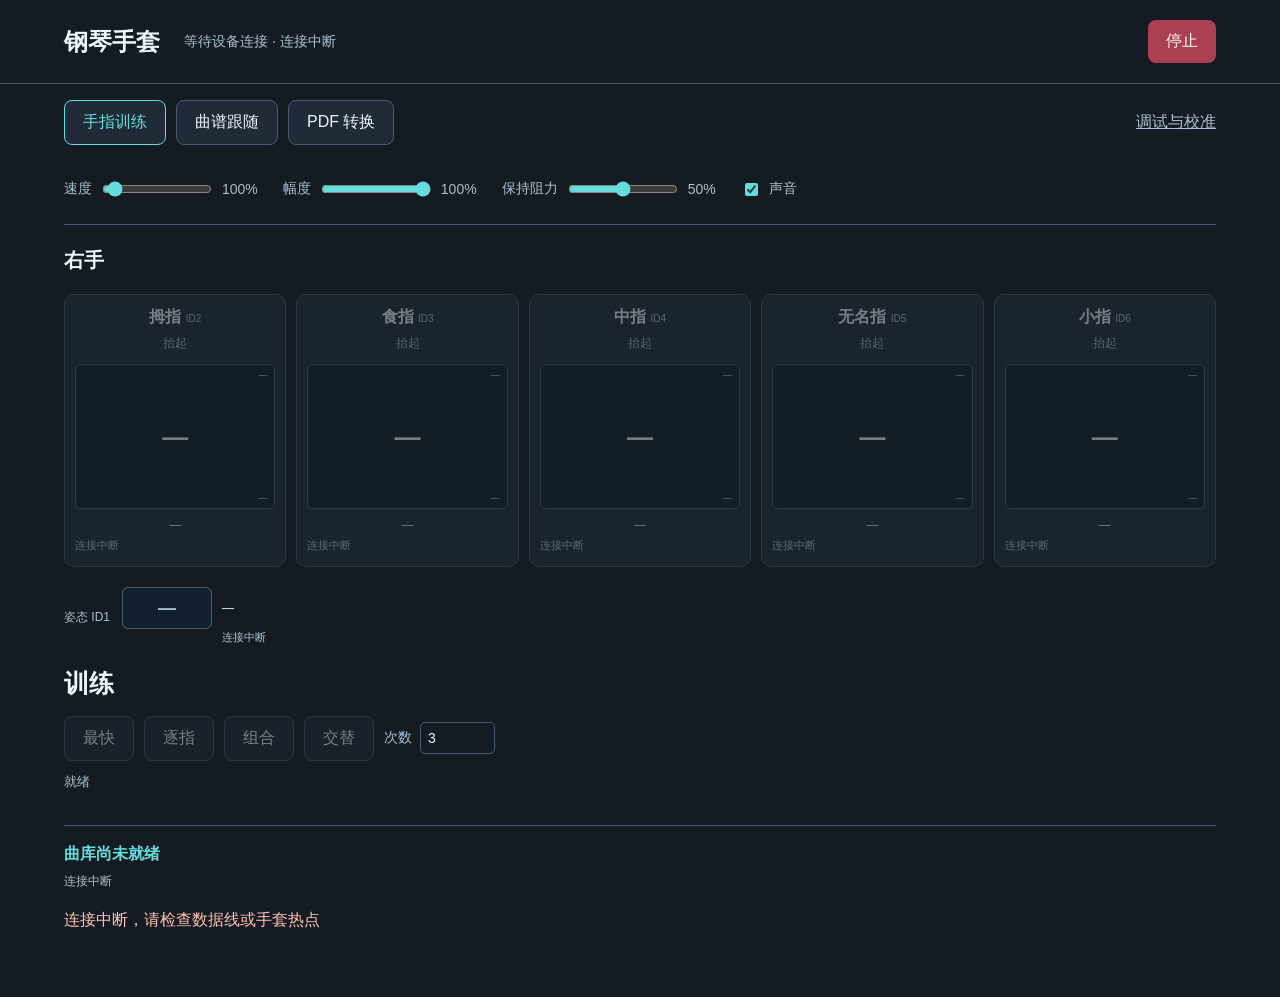
==== host/software.html @ 43be59ad "Update training software, resumable enrollment and illustrated guides" ====
<!doctype html>
<html lang="zh-CN"><head><meta charset="utf-8"><meta name="viewport" content="width=device-width,initial-scale=1"><title>钢琴手套 · 软件训练</title><link rel="stylesheet" href="software.css?v=beginner-guide-20261015b"><link rel="stylesheet" href="software-review.css?v=beginner-guide-20261015b"></head>
<body><header><h1>钢琴手套</h1><span id="connection">正在读取设备</span><button id="stop" class="stop">停止</button></header>
<nav aria-label="功能"><button data-tab="train" class="selected">手指训练</button><button data-tab="library">曲谱跟随</button><button data-tab="convert" id="convert-tab">PDF 转换</button><a href="web_piano_glove.html?simple=1">调试与校准</a></nav>
<main><div class="settings"><label>速度 <input id="tempo" type="range" min="50" max="1000" value="100" step="5"><output id="tempo-label">100%</output></label><label>幅度 <input id="amplitude" type="range" min="20" max="100" step="20" value="100"><output id="amplitude-label">100%</output></label><label>保持阻力 <input id="hold" type="range" min="0" max="100" value="50" step="10"><output id="hold-label">50%</output></label><label class="sound"><input id="sound" type="checkbox" checked>声音</label><span id="audio-status" class="audio-status" role="status"></span></div>
<section id="player" hidden aria-label="曲谱演奏"><div class="player-heading"><button id="player-back">返回曲库</button><h2 id="player-title">曲谱演奏</h2><button id="player-replay">重新开始</button></div><div class="play-progress"><span id="player-time">0:00 / 0:00</span><progress id="player-progress" max="1" value="0" aria-label="演奏进度"></progress><strong id="player-note">准备中</strong></div><div class="player-body"><div class="score-stage"><div class="score-toolbar"><strong id="player-source-label">音符进度</strong><span id="player-source-page"></span><button id="player-source-prev" hidden aria-label="原谱上一页">上一页</button><button id="player-source-next" hidden aria-label="原谱下一页">下一页</button></div><div id="player-source" hidden><div id="player-source-paper"><img id="player-source-image" alt="当前曲目原PDF页面"><div id="player-source-cursor" hidden></div></div></div><div id="player-timeline" role="img" aria-label="当前音符与右手指法进度"></div><p id="player-source-hint">未关联原谱，显示曲谱中的音符与指法</p></div><div id="player-feedback"></div></div></section>
<div id="feedback-home">
<section id="feedback-panel"><div class="heading"><h2>右手</h2><span id="player-finger-cue" hidden></span></div><svg id="player-hand" hidden viewBox="0 0 360 230" aria-label="右手当前按键" role="img"><path class="hand-palm" d="M107 114Q85 153 107 193Q130 224 212 219Q271 215 279 178L287 111Z"/><path id="hand-finger-0" class="hand-digit" d="M113 174L61 129Q45 111 32 125Q23 138 38 152L83 195Q110 220 125 190Z"/><path id="hand-finger-1" class="hand-digit" d="M108 135V48Q108 31 124 31Q140 31 140 48V129Z"/><path id="hand-finger-2" class="hand-digit" d="M154 128V24Q154 7 171 7Q188 7 188 24V128Z"/><path id="hand-finger-3" class="hand-digit" d="M203 129V38Q203 21 220 21Q237 21 237 38V131Z"/><path id="hand-finger-4" class="hand-digit" d="M252 137V78Q252 62 268 62Q284 62 284 78V149Z"/><text x="48" y="140">1</text><text x="124" y="77">2</text><text x="171" y="65">3</text><text x="220" y="77">4</text><text x="268" y="110">5</text></svg><div class="fingers" id="fingers"></div><aside class="pose-feedback"><span title="拇指姿态">姿态 ID1</span><div id="thumb-pose"></div></aside></section>
</div>
<section id="train"><h2>训练</h2><div class="actions"><button id="fastest-training" aria-pressed="false">最快</button><button data-pattern="single">逐指</button><button data-pattern="combination">组合</button><button data-pattern="alternating">交替</button><label>次数 <input id="repeats" type="number" min="1" max="20" value="3"></label></div><p id="training-status" class="local-status" role="status" aria-live="polite">就绪</p></section>
<section id="library" hidden><div class="heading"><h2>曲库</h2><button id="max-score-tempo">曲谱1000%</button><button id="refresh">刷新</button></div><p id="capacity">正在读取存储</p><div id="songs"></div><div class="upload"><label>曲目位置 <input id="slot" type="number" min="1" max="100" value="1"></label><input id="pgl" type="file" accept=".pgl,.pglpack"><button id="upload">上传曲谱</button></div><small class="pack-hint">带原谱的 .pglpack 可直接导入手机；原谱保存在此浏览器</small></section>
<section id="convert" hidden>
<div class="review-title"><h2>原谱校对</h2><button id="review-help">看图学读谱</button></div>
<aside id="score-guide" class="score-guide" hidden aria-label="读谱入门"><div class="guide-heading"><strong>读谱小课</strong><button id="guide-close" aria-label="关闭读谱教程">关闭</button></div><div class="guide-body"><div class="guide-stage"><div id="guide-picture" class="guide-picture"></div><div id="guide-scenes" class="guide-scenes" aria-label="本课小步骤"></div><div class="guide-demo-controls"><button id="guide-play">播放演示</button><label><input id="guide-sound" type="checkbox" checked>声音</label><span>只演示，不驱动电机</span></div><div id="guide-progress" aria-hidden="true"></div><p id="guide-demo-status" role="status" aria-live="polite"></p></div><div class="guide-copy"><h3 id="guide-title"></h3><p id="guide-body"></p><small id="guide-tip"></small><details id="guide-details"><summary>术语和特殊情况（需要时再看）</summary><p id="guide-reference-text"></p><div id="guide-reference"></div></details></div></div><div class="guide-navigation"><button id="guide-prev">上一步</button><span id="guide-count"></span><div id="guide-dots" class="guide-step-dots"></div><button id="guide-next">下一步</button></div></aside>
<div class="review-toolbar"><label class="review-file-label review-choose">选择 PDF<input id="pdf" type="file" accept=".pdf"></label><span id="review-step">选谱 → 校对 → 导出</span></div>
<div class="review-file-info"><span id="review-filename"></span><p id="report">选好后自动识别。</p></div>
<div id="review-summary" class="review-summary" hidden><strong id="review-count">0 / 0 已核对</strong><progress id="review-progress" max="1" value="0" aria-label="右手音符复核进度"></progress><span id="review-pending-count">0 待核对</span><select id="review-filter" aria-label="音符筛选"><option value="pending">待核对</option><option value="right">右手音符</option><option value="all">全部音符</option></select></div>
<div id="review-workspace" class="review-grid" hidden><div class="review-source"><div class="review-row-toolbar"><div class="review-row-nav"><button id="review-row-prev">上一行</button><strong id="review-row-label">整行对照</strong><button id="review-row-next">下一行</button></div><label><input id="review-row-problems" type="checkbox">只看疑点</label><button id="review-row-mode">完整 PDF</button></div><div id="review-row-panel"><div id="review-row-canvas"><div id="review-row-image"></div><div id="review-row-hits"></div></div><div id="review-row-annotations"></div><div class="review-row-foot"><span id="review-row-status"></span><button id="review-row-confirm">确认本行</button></div><div class="review-row-key"><span>对照原谱数字 · 原速按住时间</span><span class="review-row-legend"><i class="uncertain"></i>待检查 <i class="done"></i>已确认</span></div></div><div id="review-page-tools" class="review-paper-tools"><button id="original-prev" aria-label="原谱上一页">上一页</button><span id="original-page-label">原谱</span><button id="original-next" aria-label="原谱下一页">下一页</button><label>缩放 <input id="original-zoom" type="range" min="75" max="200" value="100" step="25"></label></div><div id="original"><div id="review-paper"><img id="original-image" alt="原 PDF 真实页面" hidden><div id="review-overlay"></div></div><p id="original-empty">识别后显示原谱</p></div><p id="review-paper-caption" class="review-paper-caption">点击音符定位 · 青框为当前音</p><details class="review-timeline-details"><summary>查看节奏</summary><div class="review-timeline"><header><span id="review-timeline-label">本行音符</span><span>四分音符 = 1 拍</span></header><div id="review-timeline-track" class="review-timeline-track"></div></div></details></div>
<aside id="review-inspector" class="review-inspector" aria-label="当前音符校对"><button id="review-editor-close" class="review-editor-close">收起单音编辑</button><div id="review-inspector-empty" class="review-inspector-empty">对照左侧原谱，确认右侧结果。</div><div id="review-inspector-content" hidden><div class="review-navigation"><button id="review-prev">上一音</button><strong id="review-index">1 / 1</strong><button id="review-next">下一音</button></div><p id="review-location"></p><div id="review-crop" class="review-crop"></div><div class="review-fields"><label class="review-field"><span>先看指法</span><select id="review-finger" aria-describedby="review-finger-help"><option value="">待补</option><option value="1">1 · 拇指</option><option value="2">2 · 食指</option><option value="3">3 · 中指</option><option value="4">4 · 无名指</option><option value="5">5 · 小指</option></select><small id="review-finger-help"></small></label><label class="review-field"><span>第几拍开始</span><input id="review-beat" type="number" min="0" step="any" placeholder="待核对"><small>从 0 开始</small></label><label class="review-field"><span>持续几拍</span><input id="review-duration_beats" type="number" min="0.001" step="any" placeholder="如 0.5"><small id="review-duration-help"></small></label></div><details id="review-note-more" class="review-note-more"><summary>音高与其他设置</summary><div class="review-pitch-settings"><label class="review-field"><span>音高（高级）</span><input id="review-pitch" autocomplete="off" placeholder="如 C4" aria-describedby="review-pitch-help"><small id="review-pitch-help"></small></label></div><div class="review-fingers" aria-label="指法快捷选择"><button id="review-finger-1" aria-label="指法 1 拇指">1<small>拇指</small></button><button id="review-finger-2" aria-label="指法 2 食指">2<small>食指</small></button><button id="review-finger-3" aria-label="指法 3 中指">3<small>中指</small></button><button id="review-finger-4" aria-label="指法 4 无名指">4<small>无名指</small></button><button id="review-finger-5" aria-label="指法 5 小指">5<small>小指</small></button></div><div class="review-secondary"><label>声部 <select id="review-hand"><option value="right">右手</option><option value="left">左手</option><option value="">待核对</option></select></label><label><input id="review-excluded" type="checkbox">排除这个音</label></div></details><p id="review-note-warning" role="status"></p><button id="review-confirm" class="review-confirm">确认这一音</button></div></aside></div>

<div class="review-bottom"><details id="review-more"><summary>更多</summary><div class="review-options"><label>曲谱速度 <input id="bpm" type="number" min="10" max="240" value="120" aria-label="四分音符每分钟拍数"> BPM</label><button id="recognize">重新识别</button><button id="save-review">保存进度</button><label class="review-file-label">继续校对<input id="review-file" type="file" accept=".json"></label><button id="add-note">补录漏音</button></div><details id="review-full-list"><summary>全部音符 · 表格编辑</summary><div id="review-notes"></div><div class="review-navigation"><button id="review-table-prev">前 100 个</button><span id="review-table-page"></span><button id="review-table-next">后 100 个</button></div></details><details><summary id="review-export-summary">导出范围与反复 · 全部</summary><div class="review-range"><label>起始拍 <input id="start-beat" type="number" min="0" step="0.25" value="0"></label><label>结束拍 <input id="end-beat" type="number" min="0" step="0.25" placeholder="全部"></label><label>起始页 <input id="start-page" type="number" min="1" placeholder="全部"></label><label>结束页 <input id="end-page" type="number" min="1" placeholder="全部"></label></div><div id="notation-options" class="notation-options" hidden><div id="repeat-options" hidden><label><input id="repeat-unfold" type="checkbox">展开反复</label><span id="repeat-summary"></span><label><input id="repeats-reviewed" type="checkbox">已核对反复与房号</label></div><div id="tie-options" hidden><label><input id="tie-apply" type="checkbox">合并延音线</label><span id="tie-summary"></span><label><input id="ties-reviewed" type="checkbox">已核对同音延音线</label></div></div></details></details><div id="review-export" class="review-export" hidden><span id="review-export-scope">全部右手</span><label><input id="range-reviewed" type="checkbox">已对照原谱，无漏音</label><button id="export">导出曲谱</button></div></div>
</section>
<footer><strong id="activity">待机</strong><small id="sync">等待设备时钟</small><p id="message" role="status" aria-live="polite"></p></footer></main><script src="software-pack.js?v=beginner-guide-20261015b"></script><script src="software-audio.js?v=beginner-guide-20261015b"></script><script src="software-review.js?v=beginner-guide-20261015b"></script><script src="software.js?v=beginner-guide-20261015b"></script></body></html>
---- host/software.css ----
:root{color-scheme:dark;--bg:#151b22;--panel:#202b37;--line:#445b70;--ink:#edf6fd;--muted:#a9c1d3;--accent:#65dddc}*{box-sizing:border-box}body{margin:0;background:var(--bg);color:var(--ink);font-family:'Microsoft YaHei','PingFang SC',sans-serif}header{display:flex;align-items:center;gap:24px;padding:20px 5vw;border-bottom:1px solid var(--line)}h1{font-size:24px;margin:0}#connection{flex:1;color:var(--muted);font-size:14px}button,input,select{font:inherit}button{cursor:pointer;background:var(--panel);color:var(--ink);border:1px solid var(--line);border-radius:8px;padding:11px 18px}button:hover,button.selected{border-color:var(--accent);color:var(--accent)}button:disabled{opacity:.45;cursor:wait}button.stop{background:#ac3f51;color:white;border:0}button:focus-visible,input:focus-visible{outline:2px solid var(--accent);outline-offset:3px}nav{display:flex;align-items:center;gap:10px;padding:16px 5vw}nav a{margin-left:auto;color:var(--muted)}main{max-width:1280px;margin:auto;padding:0 5vw 30px}.settings{display:flex;flex-wrap:wrap;gap:16px 25px;padding:18px 0 25px;border-bottom:1px solid var(--line)}label{display:flex;gap:8px;align-items:center;font-size:14px;color:var(--muted)}input[type=range]{width:110px;accent-color:var(--accent)}input[type=number]{width:75px;background:var(--bg);color:var(--ink);border:1px solid var(--line);border-radius:5px;padding:7px}input[type=checkbox]{accent-color:var(--accent)}section{padding:22px 0}h2{margin:0 0 16px;font-size:25px}p{color:var(--muted);line-height:1.7}.fingers{display:grid;grid-template-columns:repeat(5,1fr);gap:12px;margin:28px 0}.fingers button{height:210px;border-radius:12px 12px 30px 30px;text-align:center;display:flex;flex-direction:column;align-items:center;justify-content:center;gap:15px;background:#253443}.fingers button.down{background:var(--accent);color:#112c38}.actions,.upload,.heading{display:flex;flex-wrap:wrap;align-items:center;gap:10px}.heading h2{margin-right:auto;margin-bottom:0}.song{padding:16px 0;border-bottom:1px solid var(--line);display:flex;gap:15px;align-items:center}.song .song-title{flex:1}.song small{display:block;color:var(--muted);margin-top:7px}.upload{margin-top:24px}.review-grid{display:grid;grid-template-columns:1fr 1.2fr;gap:20px}iframe{width:100%;height:600px;border:1px solid var(--line);border-radius:8px;background:white}#review-notes{max-height:510px;overflow:auto;margin:15px 0}.note{display:grid;grid-template-columns:55px 90px 60px 70px 70px 75px 25px 25px;gap:6px;padding:8px 0;border-bottom:1px solid var(--line);align-items:center;font-size:12px}.note input,.note select{min-width:0;width:100%;padding:6px;background:var(--panel);border:1px solid var(--line);color:var(--ink)}.note.problem{border-left:3px solid #e8ad5d;padding-left:5px}.note input[type=checkbox]{width:auto}.review-head{position:sticky;top:0;background:var(--bg);color:var(--muted)}footer{border-top:1px solid var(--line);padding:18px 0}#message{white-space:pre-wrap}#activity{color:var(--accent)}[hidden]{display:none!important}@media(max-width:720px){header{gap:12px;padding:15px}h1{font-size:19px}nav{padding:12px;flex-wrap:wrap}nav a{font-size:13px}main{padding:0 15px 25px}.settings{gap:15px}.fingers{gap:5px}.fingers button{height:150px;padding:8px 2px;gap:12px}.review-grid{grid-template-columns:1fr}iframe{height:300px}.note{grid-template-columns:40px 65px 48px 56px 55px 65px 20px 20px;gap:3px}.song{flex-wrap:wrap}.song-title{min-width:60%}.actions button{padding:10px}input[type=range]{width:90px}}

#original{width:100%;height:560px;overflow:auto;border:1px solid var(--line);background:#fff;border-radius:8px;margin-top:12px;}#original-image{display:block;width:100%;max-width:none;}#original-empty{padding:25px;color:#405563}@media(max-width:720px){#original{height:400px}}
#sync{display:block;color:var(--muted);font-size:12px;margin-top:8px}
.fingers{gap:10px;margin:20px 0}.fingers .finger-card{height:auto;min-height:235px;padding:12px 10px;gap:7px;justify-content:flex-start;border-radius:10px;background:#22313e}.fingers .finger-card.down{background:#284a55;color:var(--ink);border-color:var(--accent)}.finger-name{font-size:16px;font-weight:600;white-space:nowrap}.finger-name small{font-size:10px;color:var(--muted);font-weight:400}.finger-action{font-size:12px;color:var(--muted)}.position-meter{width:100%;text-align:left}.meter-scale{height:145px;position:relative;overflow:hidden;background:#12212d;border:1px solid #496174;border-radius:6px;margin:5px 0 8px}.meter-water{position:absolute;left:0;right:0;bottom:0;background:#248ea7;opacity:.55}.meter-allowed{position:absolute;left:3px;right:3px;border-top:1px dashed #e2bb76;border-bottom:1px dashed #e2bb76;background:#e2bb7610}.meter-cal{position:absolute;left:0;right:0;border-top:2px solid #9edfdf;border-bottom:2px solid #9edfdf;background:#79e4dc20}.meter-line{position:absolute;left:0;right:0;height:2px;background:#f8ffff;box-shadow:0 0 6px #fff}.meter-value{position:absolute;top:50%;left:50%;transform:translate(-50%,-50%);font-size:26px;font-weight:650;line-height:1;background:#12212da8;padding:4px 6px;border-radius:4px;font-variant-numeric:tabular-nums}.encoder-top,.encoder-bottom{position:absolute;right:4px;font-size:9px;color:#c4d8e2;background:#12212da8;padding:2px 3px}.encoder-top{top:3px}.encoder-bottom{bottom:3px}.meter-limits{display:flex;justify-content:space-between;gap:4px;font-size:11px;color:#e5f8ff;font-variant-numeric:tabular-nums}.meter-margin{display:block;font-size:10px;color:#e2bb76;margin-top:6px;line-height:1.5}.meter-status{display:block;font-size:11px;color:var(--muted);line-height:1.6;margin-top:3px}.position-meter.outside .meter-scale{border:2px solid #ff807c}.position-meter.outside .meter-water{background:#ec6c68}.position-meter.outside .meter-value,.position-meter.outside .meter-status{color:#ffb3a9}.position-meter.outside .meter-limits{color:#ffb3a9;font-weight:600}.pose-feedback{margin-top:12px;color:var(--muted);font-size:12px}.pose-feedback summary{cursor:pointer}.pose-feedback #thumb-pose{max-width:200px;margin-top:10px}.pose-feedback .meter-scale{height:100px}.local-status{font-size:13px;margin:10px 0}.song{flex-wrap:wrap}.song-state{flex-basis:100%;margin:0!important;font-size:13px;min-height:1.4em;color:var(--accent)}.song-state:empty{display:none}
@media(max-width:720px){.fingers{gap:5px}.fingers .finger-card{min-height:210px;padding:8px 3px;gap:5px}.finger-name{font-size:11px}.finger-name small{display:block;font-size:9px}.meter-scale{height:125px}.meter-value{font-size:19px;padding:3px}.meter-limits{display:flex;flex-direction:column;gap:2px;font-size:10px}.meter-margin{font-size:9px;overflow-wrap:anywhere}.meter-status{font-size:9px;line-height:1.4}.encoder-top,.encoder-bottom{font-size:8px}.fingers .finger-card .finger-action{font-size:10px}.heading{gap:7px}.heading button{padding:8px 10px;font-size:12px}}

#feedback-panel{padding-bottom:8px}#feedback-panel h2{font-size:20px}.pose-feedback{display:flex;align-items:center;gap:12px;margin-top:8px}.pose-feedback>span{white-space:nowrap}.pose-feedback #thumb-pose{max-width:380px;width:100%;margin:0}.pose-feedback .position-meter{display:grid;grid-template-columns:110px 1fr;gap:0 10px}.pose-feedback .meter-scale{height:65px;margin:0;grid-row:span 3}.pose-feedback .meter-value{font-size:21px}.pose-feedback .meter-limits{flex-direction:row}.pose-feedback .meter-margin{margin-top:0}.pose-feedback .meter-status{margin-top:0}@media(max-width:720px){#feedback-panel .heading{display:block}#feedback-panel .heading small{font-size:10px}#feedback-panel h2{font-size:19px}.pose-feedback{gap:8px}.pose-feedback>span{font-size:11px}.pose-feedback .position-meter{grid-template-columns:80px 1fr}.pose-feedback .meter-limits{font-size:10px}}

.meter-range{display:block;text-align:center;font-size:12px;color:#d9f4f5;font-variant-numeric:tabular-nums;line-height:1.4;cursor:help}.meter-status{font-size:11px;overflow-wrap:anywhere}.pose-feedback .position-meter{grid-template-columns:90px 1fr;align-items:center}.pose-feedback .meter-scale{height:42px;grid-row:auto}.pose-feedback .meter-range{text-align:left}.pose-feedback .meter-status{grid-column:2;margin:0}.pose-feedback .meter-value{font-size:18px}.pose-feedback .encoder-top,.pose-feedback .encoder-bottom{display:none}#train{padding-top:12px}@media(max-width:720px){.meter-range{font-size:10px}.pose-feedback .position-meter{grid-template-columns:75px 1fr}.pose-feedback .meter-scale{height:38px}.position-meter.outside .meter-status{font-size:10px;font-weight:600}.local-status{font-size:12px}}

/* The score and the same live hand meters share a dedicated performance stage. */
.audio-status{font-size:12px;color:var(--muted);align-self:center}.playing-view nav{display:none}.playing-view header{padding-top:12px;padding-bottom:12px}.playing-view main{max-width:1600px}.playing-view .settings{padding:12px 0;gap:12px 24px}.playing-view footer{padding:12px 0}.playing-view footer #message:empty{display:none}.playing-view #sync{display:inline;margin-left:16px}.player-heading{display:flex;align-items:center;gap:16px;margin-bottom:16px}.player-heading h2{flex:1;margin:0;font-size:22px;overflow:hidden;text-overflow:ellipsis;white-space:nowrap}.player-heading button{padding:9px 13px}.play-progress{display:flex;gap:16px;align-items:center;margin-bottom:20px;font-size:13px;font-variant-numeric:tabular-nums}.play-progress progress{flex:1;height:9px;accent-color:var(--accent)}#player-note{color:var(--accent);min-width:110px;text-align:right}.player-body{display:grid;grid-template-columns:minmax(0,1.6fr) minmax(360px,1fr);gap:28px;align-items:start}.score-stage{min-width:0}.score-toolbar{display:flex;align-items:center;gap:10px;margin-bottom:10px;font-size:13px}.score-toolbar>strong{margin-right:auto}.score-toolbar button{padding:6px 10px;font-size:12px}#player-source{position:relative;background:#fff;border-radius:8px;max-height:52vh;overflow:auto;border:1px solid var(--line)}#player-source-image{display:block;width:100%;height:auto}#player-source-cursor{position:absolute;background:#31c8c438;border:2px solid #099c9c;border-radius:4px;pointer-events:none}#player-timeline{height:260px;overflow:hidden;border:1px solid var(--line);border-radius:8px;background:#192632}#player-timeline svg{display:block;width:100%;height:100%}#player-source-hint{font-size:12px;margin:10px 0}#player-feedback #feedback-panel{padding:0}#player-feedback .heading h2{font-size:18px}#player-finger-cue{font-size:13px;color:var(--accent)}#player-hand{width:100%;height:145px;display:block;margin:0 auto}.hand-palm,.hand-digit{fill:#2b4051;stroke:#59788a;stroke-width:2;stroke-linejoin:round}.hand-digit.down{fill:var(--accent);stroke:var(--accent)}#player-hand text{text-anchor:middle;dominant-baseline:middle;fill:#c6dce9;font-size:18px;font-weight:600;pointer-events:none}#player-feedback .fingers{margin:5px 0;gap:7px}#player-feedback .finger-card{min-height:0;padding:9px 5px;border-radius:8px}#player-feedback .meter-scale{height:112px}#player-feedback .finger-name{font-size:12px}#player-feedback .finger-name small{display:none}#player-feedback .finger-action{font-size:10px}#player-feedback .meter-value{font-size:21px}#player-feedback .pose-feedback{margin-top:12px}#player-source:not([hidden])+#player-timeline{height:125px;margin-top:12px}.timeline-note{fill:#426478;stroke:#7195ab}.timeline-note.current{fill:#65dddc;stroke:#b7ffff}.timeline-note.past{opacity:.35}.timeline-text{fill:#d8edf8;font-family:'Microsoft YaHei','PingFang SC',sans-serif;font-size:14px}.timeline-current{stroke:#e8be72;stroke-width:2}.timeline-lane{stroke:#354d60;stroke-width:1}.timeline-finger{fill:#9fbace;font-size:14px}.timeline-note.current+.timeline-text{fill:#112c38}
@media(max-width:1000px){.player-body{grid-template-columns:minmax(0,1.2fr) minmax(300px,1fr);gap:18px}#player-hand{height:115px}.playing-view main{padding-left:20px;padding-right:20px}#player-feedback .meter-scale{height:95px}}
@media(max-width:720px){.playing-view header{padding:10px 12px}.playing-view .settings{gap:8px 12px;padding:10px 0}.playing-view .settings label{font-size:11px}.playing-view .settings input[type=range]{width:65px}.playing-view main{padding:0 12px 12px}#player{padding:14px 0}.player-heading{gap:9px;margin-bottom:12px}.player-heading h2{font-size:17px}.player-heading button{padding:8px;font-size:11px}.play-progress{gap:9px;margin-bottom:12px;font-size:11px}#player-note{min-width:90px}.player-body{display:flex;flex-direction:column;gap:16px}.score-stage,#player-feedback{width:100%}#player-source{max-height:35vh}#player-timeline{height:165px}#player-source:not([hidden])+#player-timeline{height:95px}#player-source-hint{font-size:10px;margin:6px 0}#player-hand{display:none}#player-feedback .fingers{gap:5px}#player-feedback .finger-card{padding:7px 3px}#player-feedback .meter-scale{height:95px}#player-feedback .meter-value{font-size:20px}#player-feedback .finger-name{font-size:11px}#player-feedback .pose-feedback{margin-top:8px}#player-finger-cue{font-size:11px}.playing-view footer{font-size:12px}.playing-view #sync{font-size:10px;margin-left:7px}}
@media(prefers-reduced-motion:reduce){*{scroll-behavior:auto!important}}
.notation-options{margin:12px 0 18px;border-top:1px solid var(--line);border-bottom:1px solid var(--line);padding:10px 0}.notation-options>div{display:flex;flex-wrap:wrap;gap:8px 20px;align-items:center;padding:5px 0}.notation-options span{color:var(--muted);font-size:12px}
#player-source-paper{position:relative;width:100%}
.pack-hint{display:block;margin-top:12px;color:var(--muted);font-size:12px}
.position-meter.calibration-warning .meter-scale{border-color:#e4bc77}.position-meter.calibration-warning .meter-status{color:#e4bc77}.position-meter.calibration-warning .meter-value{color:#ffe2ad}
---- host/software-review.css ----
/* The score stays paper-white; review controls inherit the existing console. */
#convert{--review-paper:#fff;--review-ink:#192631;--review-warn:#e6ba79;--review-soft:#b7c7d2;max-width:1180px;margin:auto}
.review-title,.review-toolbar,.review-navigation,.review-summary,.review-export{display:flex;align-items:center;gap:12px;flex-wrap:wrap}.review-title h2{margin:0 auto 0 0}.review-title{margin-bottom:18px}.review-title button{padding:9px 15px}.review-toolbar{padding-bottom:16px;border-bottom:1px solid var(--line)}.review-file-label{display:inline-flex;cursor:pointer;background:var(--panel);border:1px solid var(--line);padding:10px 14px;border-radius:8px;color:var(--ink)}.review-file-label:focus-within{outline:2px solid var(--accent);outline-offset:3px}.review-file-label input{position:absolute;width:1px;height:1px;opacity:0}.review-summary{font-size:13px;color:var(--muted);margin:16px 0 12px}.review-summary strong{color:var(--accent)}.review-summary progress{height:5px;width:130px;accent-color:var(--accent)}.review-summary select{margin-left:auto;background:var(--bg);color:var(--ink);padding:7px 9px;border:1px solid var(--line);border-radius:6px}#convert #report{font-size:13px;margin:12px 0;line-height:1.5}
#convert .review-grid{grid-template-columns:minmax(0,1.6fr) minmax(285px,1fr);gap:22px;align-items:start}.review-paper-tools{display:flex;align-items:center;gap:8px;font-size:12px;flex-wrap:wrap}.review-paper-tools button{padding:7px 10px}.review-paper-tools label{margin-left:auto;font-size:12px}.review-paper-tools input{width:75px}#convert #original{height:500px;margin-top:10px;border-radius:6px}#review-paper{position:relative;width:100%;min-height:0}#convert #original-image{width:100%!important;display:block}#review-overlay{position:absolute;inset:0;pointer-events:none}.review-hit{position:absolute;pointer-events:auto;padding:0;min-width:7px;min-height:9px;border:1px solid #92755388;border-radius:2px;background:#e6ba7912;color:transparent}.review-hit:hover{background:#e6ba7950;border-color:#99732e}.review-hit.confirmed{border-color:#1b958d44;background:#52c9bd15}.review-hit.excluded{border-color:#71808a55;background:#71808a20}.review-hit.current{background:#2fd3c766;border:2px solid #008c88;z-index:1;box-shadow:0 0 0 2px #fff}.review-hit:focus-visible{outline:3px solid #008c88;outline-offset:3px}.review-paper-caption{font-size:12px;margin:8px 0;color:var(--muted)}
.review-inspector{padding:0 0 0 2px;min-width:0}.review-navigation{justify-content:space-between;font-size:13px}.review-navigation button{padding:8px 12px}.review-navigation strong{font-size:14px}.review-inspector #review-location{font-size:12px;color:var(--muted);margin:10px 0}.review-crop{height:120px;background:var(--review-paper);border-radius:6px;color:var(--review-ink);overflow:hidden;display:grid;place-items:center;border:1px solid var(--line)}.review-crop svg{height:100%;width:100%;display:block}.review-crop p{font-size:12px;padding:12px;color:#536574;text-align:center}.review-fields{display:grid;grid-template-columns:1fr 1fr;gap:15px 18px;margin:18px 0 12px}.review-field{display:block;font-size:13px}.review-field span{display:block;margin-bottom:6px;color:var(--muted)}#convert .review-field input,#convert .review-field select{width:100%;max-width:none;padding:10px 12px;font-size:19px;font-weight:550;color:var(--ink);background:var(--panel);border:1px solid var(--line);border-radius:6px}.review-field small{display:block;min-height:18px;font-size:11px;color:var(--muted);margin-top:5px}.review-field input:invalid{border-color:var(--review-warn)}.review-fingers{display:flex;gap:5px;margin:0 0 12px}.review-fingers button{flex:1;padding:7px 0;font-size:12px}.review-fingers button.selected{background:#2a494f}.review-fingers button small{display:block;font-size:10px;margin-top:3px}.review-secondary{display:flex;gap:12px;align-items:center;justify-content:space-between;font-size:12px}.review-secondary select{background:var(--bg);border:1px solid var(--line);color:var(--ink);padding:5px}.review-secondary label{font-size:12px}.review-confirm{width:100%;margin-top:13px;background:var(--accent);color:#173138;border-color:var(--accent);font-weight:650}.review-confirm:hover{color:#173138;filter:brightness(1.05)}#review-note-warning{font-size:12px;color:var(--review-warn);line-height:1.5;margin:10px 0;min-height:18px}.review-inspector-empty{color:var(--muted);font-size:14px;padding:38px 12px;text-align:center;border:1px dashed var(--line);border-radius:6px}
.review-timeline{border-top:1px solid var(--line);margin-top:18px;padding-top:12px}.review-timeline header{padding:0;border:0;display:flex;justify-content:space-between;font-size:12px;color:var(--muted);gap:8px}.review-timeline-track{position:relative;height:105px;overflow-x:auto;margin:9px 0 0}.review-timeline-content{position:relative;min-width:100%;height:85px}.review-beat-tick{position:absolute;top:0;height:78px;border-left:1px solid #445b704a;color:var(--muted);font-size:10px;padding-left:4px;pointer-events:none}.review-time-note{position:absolute;top:25px;height:23px;padding:2px 6px;overflow:hidden;white-space:nowrap;font-size:11px;border-radius:3px;text-align:left;background:#345462;border:1px solid #608291;min-width:8px}.review-time-note.current{background:var(--accent);color:#16333a;border-color:var(--accent)}.review-time-note.confirmed{border-bottom:3px solid var(--accent)}
.review-bottom{margin-top:22px;border-top:1px solid var(--line);padding-top:16px}.review-bottom details{margin:10px 0 16px}.review-bottom summary{font-size:13px;cursor:pointer;color:var(--muted);padding:6px 0}.review-range{display:flex;flex-wrap:wrap;gap:12px;margin:14px 0}.review-range label{font-size:12px}.review-bottom #review-notes{max-height:360px}.review-export{justify-content:space-between;padding-top:8px}.review-export label{font-size:13px;max-width:70%}#convert #export{background:var(--accent);color:#173138;font-weight:650}#convert .notation-options{font-size:12px;padding:8px 0}.review-progress-file{margin-left:auto}
.score-guide{margin:0 0 20px;border:1px solid var(--line);border-radius:10px;overflow:hidden;background:#1c2731}.guide-heading{display:flex;align-items:center;justify-content:space-between;padding:12px 18px;border-bottom:1px solid var(--line)}.guide-heading strong{font-size:15px}.guide-heading button{padding:5px 10px;font-size:13px;border:0;background:transparent}.guide-body{display:grid;grid-template-columns:minmax(0,1.1fr) minmax(240px,1fr);gap:24px;padding:20px 24px}.guide-picture{background:white;border-radius:6px;overflow:hidden;min-height:175px;display:grid;place-items:center}.guide-picture svg{display:block;width:100%;max-height:230px}.guide-copy{display:flex;flex-direction:column;justify-content:center}.guide-copy h3{font-size:21px;margin:0 0 10px}.guide-copy p{font-size:14px;margin:3px 0;line-height:1.65;max-width:34em}.guide-copy small{font-size:12px;color:var(--muted);margin-top:9px}.guide-navigation{display:flex;align-items:center;gap:12px;padding:0 24px 16px;font-size:12px;color:var(--muted)}.guide-navigation button{padding:8px 13px;font-size:12px}.guide-navigation #guide-next{margin-left:auto}.guide-step-dots{display:flex;gap:5px;flex-wrap:wrap}.guide-step-dots button{width:10px;height:10px;border-radius:50%;padding:0;background:#516675;border:0}.guide-step-dots button.selected{background:var(--accent)}
#convert button:focus-visible,#convert select:focus-visible,#convert summary:focus-visible{outline:2px solid var(--accent);outline-offset:3px}
@media(max-width:900px){#convert .review-grid{grid-template-columns:minmax(0,1.1fr) minmax(270px,1fr)}#convert #original{height:460px}.review-fields{gap:12px}.guide-body{gap:18px;padding:18px}.review-progress-file{margin-left:0}}
@media(max-width:650px){#convert .review-grid{grid-template-columns:1fr}.review-title h2{font-size:22px}.review-toolbar{gap:9px}.review-toolbar label{font-size:12px}.review-toolbar button{font-size:12px;padding:9px}.review-summary{gap:9px}.review-summary progress{width:75px}.review-summary select{max-width:100px}#convert #original{height:310px}.review-inspector{padding:0}.review-crop{height:110px}.review-fields{margin-top:14px}.review-bottom .note{min-width:545px}.review-export label{max-width:100%}.guide-body{grid-template-columns:1fr;gap:15px}.guide-picture{min-height:150px}.guide-picture svg{max-height:180px}.guide-copy h3{font-size:19px}.guide-copy p{font-size:13px}.guide-navigation{padding:0 18px 16px;gap:8px}.guide-step-dots{max-width:90px}.review-export button{width:100%}}
@media(prefers-reduced-motion:reduce){#convert *{scroll-behavior:auto!important;transition:none!important}}
/* Review is a quiet workspace: device controls belong to the training views. */
body.review-view>header{padding:9px 5vw;gap:16px}body.review-view>header h1{font-size:18px}body.review-view #connection{font-size:11px}body.review-view>header #stop{padding:7px 15px;font-size:12px}body.review-view>nav{padding:8px 5vw;gap:8px}body.review-view>nav button{padding:7px 13px;font-size:13px}body.review-view>nav a{font-size:12px}body.review-view .settings,body.review-view #activity,body.review-view #sync{display:none}body.review-view main>footer{padding:0;border:0}body.review-view #message:empty{display:none}body.review-view #convert{padding-top:10px}body.review-view .review-title{margin-bottom:10px}body.review-view .review-title h2{font-size:23px}body.review-view .review-title button{font-size:12px;padding:7px 11px}body.review-view .review-toolbar{padding-bottom:9px;gap:8px}body.review-view .review-toolbar button,body.review-view .review-file-label{padding:7px 11px;font-size:12px}body.review-view .review-toolbar label{font-size:12px}body.review-view #bpm{padding:5px;width:65px}
.review-file-info{display:flex;align-items:center;gap:12px;min-width:0;margin:9px 0}.review-file-info #review-filename{font-size:12px;color:var(--ink);overflow:hidden;text-overflow:ellipsis;white-space:nowrap;max-width:65%;min-width:0}.review-file-info #report{margin:0!important;white-space:nowrap;font-size:11px!important}.review-file-info #review-filename:empty{display:none}body.review-view .review-summary{margin:9px 0 10px;font-size:12px}body.review-view .review-summary select{padding:5px 8px;font-size:12px}
body.review-view #convert #original{height:clamp(210px,calc(100dvh - 480px),500px);margin-top:8px}body.review-view .review-paper-tools button{padding:6px 9px}body.review-view .review-paper-caption{font-size:11px;margin:7px 0}body.review-view .review-timeline{margin-top:8px;padding-top:8px}body.review-view .review-timeline-track{height:96px;margin-top:5px}body.review-view .review-timeline header{font-size:11px}body.review-view .review-navigation button{font-size:12px;padding:6px 10px}body.review-view .review-inspector #review-location{font-size:11px;margin:7px 0}body.review-view .review-crop{height:92px}body.review-view .review-fields{gap:8px 15px;margin:12px 0 8px}body.review-view .review-field{font-size:12px}body.review-view .review-field span{margin-bottom:4px}body.review-view #convert .review-field input{font-size:18px;padding:7px 10px}body.review-view .review-field small{font-size:10px;min-height:15px;margin-top:3px}body.review-view .review-fingers{gap:5px;margin-bottom:9px}body.review-view .review-fingers button{padding:5px 0;font-size:11px}body.review-view .review-fingers button small{font-size:10px;margin-top:2px}body.review-view .review-secondary,body.review-view .review-secondary label{font-size:11px}body.review-view .review-secondary select{padding:4px}body.review-view #review-note-warning{font-size:11px;margin:7px 0;min-height:16px}body.review-view .review-confirm{margin-top:4px;padding:9px;font-size:13px}body.review-view .review-bottom{margin-top:16px;padding-top:10px}
@media(max-width:650px){body.review-view>header{padding:9px 15px;gap:10px}body.review-view>nav{padding:8px 15px}body.review-view #connection{font-size:10px}.review-file-info{flex-wrap:wrap;gap:4px}.review-file-info #review-filename{max-width:100%}.review-file-info #report{white-space:normal}body.review-view #convert #original{height:270px}body.review-view .review-title{align-items:flex-start;gap:8px}body.review-view .review-title h2{font-size:21px}body.review-view .review-title button{font-size:11px}body.review-view .review-crop{height:100px}body.review-view .review-inspector{margin-top:8px}}

body.review-view #message[data-message-scope="hardware"]{display:none}

/* Common path: choose once, check one note, export. */
#convert [hidden]{display:none!important}
.review-choose{background:var(--accent);color:#15363d;font-weight:650;min-width:125px;justify-content:center}
#review-step{margin-left:auto;color:var(--muted);font-size:12px}
body.review-view .review-file-info{min-height:18px;margin:10px 0}
.review-note-more{margin:10px 0 5px}.review-note-more summary,#review-more>summary{font-size:12px;color:var(--muted);cursor:pointer}
.review-note-more[open]{padding-bottom:8px}.review-note-more .review-fingers{margin-top:12px}
#review-finger-help{display:none}.review-options{display:flex;align-items:center;gap:10px;flex-wrap:wrap;margin:15px 0}.review-options label{font-size:12px}.review-options button{font-size:12px;padding:8px 12px}
#review-more{margin:0}.review-export{display:flex;align-items:center;gap:14px;margin-top:10px}.review-export label{margin-left:auto}.review-export>span{font-size:12px;color:var(--muted)}
body.review-view #convert #original{height:clamp(240px,calc(100dvh - 560px),470px)}
body.review-view #convert .review-field select{font-size:17px;padding:7px 10px;height:37px}
body.review-view .review-bottom{margin-top:10px;padding-top:10px}
body.review-view .review-confirm{padding:12px;font-size:15px}
@media(max-width:650px){#review-step{font-size:11px}.review-export{flex-wrap:wrap}.review-export label{margin-left:0}body.review-view #convert #original{height:280px}}
.review-timeline-details>summary{font-size:12px;color:var(--muted);cursor:pointer;margin-top:8px}.review-timeline-details .review-timeline{border-top:0}
/* Whole-row comparison preserves the source ink and puts recognition below it. */
#convert .review-grid.row-review{grid-template-columns:minmax(0,1fr);gap:12px}.review-row-toolbar,.review-row-nav,.review-row-foot,.review-row-key{display:flex;align-items:center;gap:10px;flex-wrap:wrap}.review-row-toolbar{justify-content:space-between;margin-bottom:10px}.review-row-toolbar button{font-size:12px;padding:7px 11px}.review-row-toolbar label{font-size:12px;margin-left:auto}.review-row-nav strong{font-size:13px;min-width:130px;text-align:center}.review-row-nav button{padding:7px 10px}.review-row-key{justify-content:space-between;margin-top:9px;font-size:11px;color:var(--muted)}.review-row-legend{display:flex;align-items:center;gap:5px}.review-row-legend i{display:inline-block;width:7px;height:7px;border-radius:50%;margin-left:7px;background:#8797a3}.review-row-legend .uncertain{background:#e6ba79}.review-row-legend .done{background:var(--accent)}
#review-row-panel{padding:14px 15px 10px;background:#19242e;border:1px solid var(--line);border-radius:8px}#review-row-canvas{position:relative;width:100%;background:#fff;border-radius:5px;overflow:hidden;min-height:70px}#review-row-image svg{display:block;width:100%;height:auto}#review-row-hits{position:absolute;inset:0;pointer-events:none}.review-row-hit{position:absolute;pointer-events:auto;background:transparent;border:1px solid transparent;border-radius:2px;min-width:7px;min-height:8px;padding:0}.review-row-hit:hover,.review-row-hit.current{border-color:#0b8c87;background:#37c6bf14}.review-row-hit:focus-visible{outline-color:#008c88}#review-row-annotations{position:relative;width:100%;margin-top:0;min-height:10px}.review-row-label{position:absolute;z-index:1;min-width:0;height:40px;overflow:hidden;display:flex;flex-direction:column;align-items:center;justify-content:center;gap:2px;padding:3px 2px;border:1px solid #526a7b;border-radius:4px;background:#263644;color:var(--ink);font-size:12px;font-variant-numeric:tabular-nums;line-height:1.2}.review-row-label strong{font-size:13px;font-weight:650}.review-row-label small{font-size:10px;white-space:nowrap}.review-row-label.uncertain{border-color:#b18a50;color:#ffcf8f;background:#3b3329}.review-row-label.confirmed{border-color:#63c9c6;color:#a9f3ed;background:#20423f}.review-row-label.current{box-shadow:0 0 0 2px #e6f7ff}.review-row-label:hover{filter:brightness(1.15)}.review-row-link{position:absolute;top:0;width:1px;background:#7f94a3;opacity:.55;pointer-events:none}.review-row-link.uncertain{background:#e6ba79}.review-row-link.confirmed{background:var(--accent)}.review-row-foot{justify-content:space-between;margin-top:12px;font-size:12px;color:var(--muted)}#review-row-confirm{padding:9px 16px;background:var(--accent);color:#15363d;font-size:13px;font-weight:650;border-color:var(--accent)}#review-row-confirm:disabled{background:var(--panel);color:var(--muted);border-color:var(--line);cursor:default}.review-row-empty{padding:22px;color:#445a69;font-size:13px;text-align:center}
.review-grid.row-review .review-inspector{display:none}.review-grid.row-review.row-editing .review-inspector{display:block;border-top:1px solid var(--line);padding-top:12px}.review-grid.row-review .review-timeline-details{display:none}.review-editor-close{float:right;padding:5px 9px;font-size:11px}.row-review #review-inspector-content{display:grid;grid-template-columns:150px minmax(0,1fr) 155px;gap:6px 18px;clear:both}.row-review .review-navigation{grid-column:1 / -1;justify-content:flex-start}.row-review .review-navigation strong{margin-right:auto}.row-review #review-location{grid-column:1;margin:0!important;align-self:end}.row-review #review-crop{grid-column:1;grid-row:3 / 5;height:104px!important}.row-review .review-fields{grid-column:2 / 4;grid-row:2 / 4;grid-template-columns:repeat(4,minmax(80px,1fr));align-self:center;margin:3px 0!important}.row-review #review-note-more{grid-column:2;grid-row:4}.row-review #review-note-warning{grid-column:2;grid-row:5;margin:0!important}.row-review #review-confirm{grid-column:3;grid-row:4 / 6;align-self:center}.row-review .review-secondary{justify-content:flex-start}.row-review .review-fingers{max-width:320px}
@media(max-width:720px){.review-row-toolbar{gap:8px}.review-row-toolbar label{margin-left:0}.review-row-nav{width:100%;justify-content:space-between}.review-row-nav strong{font-size:12px;min-width:110px}#review-row-panel{padding:10px 7px}.review-row-label strong{font-size:12px}.review-row-label small{font-size:9px}.row-review #review-inspector-content{grid-template-columns:100px minmax(0,1fr);gap:7px 12px}.row-review .review-fields{grid-column:2;grid-row:2 / 5;grid-template-columns:repeat(2,minmax(75px,1fr));}.row-review #review-note-more{grid-column:1 / -1;grid-row:5}.row-review #review-note-warning{grid-column:1 / -1;grid-row:6}.row-review #review-confirm{grid-column:1 / -1;grid-row:7}.row-review #review-crop{height:95px!important}.review-row-key{gap:6px;font-size:10px}}

/* Lead with the same printed finger number; pitch remains available in detail. */
.review-row-label{gap:0;padding:1px 2px}
.review-row-label .review-finger-primary{display:flex;align-items:baseline;justify-content:center;gap:4px;line-height:24px}
.review-row-label .review-finger-primary b{font-size:23px;font-weight:750}
.review-row-label .review-finger-primary span{font-size:11px;font-weight:500;white-space:nowrap}
.review-row-label>small{font-size:10px;line-height:12px;color:inherit;opacity:.82}
.row-review .review-fields{grid-template-columns:1.2fr 1fr 1fr}
.review-pitch-settings{max-width:240px;margin:12px 0}
@media(max-width:720px){.review-row-label .review-finger-primary b{font-size:21px}.review-row-label .review-finger-primary span{font-size:10px}.row-review .review-fields{grid-template-columns:1fr 1fr}.row-review .review-fields>label:first-child{grid-column:1/-1}}


/* Concrete beginner examples: one keyboard, one highlighted action per step. */
.guide-body{grid-template-columns:minmax(0,1.45fr) minmax(260px,1fr);align-items:start;gap:28px}
.guide-stage{min-width:0}.guide-picture{min-height:0}.guide-picture svg{max-height:390px;width:100%;height:auto}
.guide-copy{padding:12px 0;justify-content:flex-start}.guide-copy h3{font-size:26px;line-height:1.4;margin-bottom:14px}.guide-copy>p{font-size:18px;line-height:1.75}.guide-copy>small{font-size:14px;line-height:1.7;margin-top:16px}
.guide-scenes{display:flex;gap:7px;flex-wrap:wrap;margin-top:13px}.guide-scenes button{font-size:14px;padding:9px 12px;line-height:1.4;background:#273740;border:1px solid #52656f}.guide-scenes button.selected{background:#62d7ce;border-color:#62d7ce;color:#142e31}
.guide-demo-controls{display:flex;align-items:center;gap:16px;flex-wrap:wrap;margin-top:15px}.guide-demo-controls #guide-play{font-size:16px;padding:10px 20px;background:#62d7ce;color:#142e31;border-color:#62d7ce;min-width:120px}.guide-demo-controls label{display:flex;align-items:center;gap:6px;font-size:14px}.guide-demo-controls span{font-size:12px;color:var(--muted)}
#guide-demo-status{font-size:17px;line-height:1.6;min-height:3.2em;margin:12px 0 0;color:#d7f7f3}
#guide-progress{height:5px;background-color:#33454f;background-image:linear-gradient(#62d7ce,#62d7ce);background-repeat:no-repeat;background-size:0 100%;margin-top:13px;border-radius:3px;overflow:hidden}
#guide-progress.running{animation:guide-fill 1s linear forwards}@keyframes guide-fill{from{background-size:0 100%}to{background-size:100% 100%}}
#guide-details{margin-top:25px;border-top:1px solid var(--line);padding-top:14px}#guide-details summary{font-size:14px;color:var(--muted);cursor:pointer;line-height:1.6}#guide-reference-text{font-size:14px;line-height:1.8;margin-top:14px}#guide-reference{margin-top:12px;border-radius:6px;overflow:hidden;background:white}#guide-reference svg{display:block;width:100%;height:auto}
.guide-navigation{padding-top:4px}.guide-navigation button{font-size:14px}.guide-step-dots{gap:7px}.guide-step-dots button{width:12px;height:12px}
@media(max-width:900px){.guide-body{grid-template-columns:1fr;gap:8px}.guide-copy{order:-1;padding:0}.guide-copy h3{font-size:23px;margin:0 0 5px}.guide-copy>p{font-size:17px;margin:0}.guide-copy>small{margin-top:5px}.guide-picture svg{max-height:380px}#guide-details{margin-top:10px;padding-top:8px}}
@media(max-width:650px){.guide-body{padding:15px;gap:14px}.guide-copy h3{font-size:21px}.guide-copy>p{font-size:16px}.guide-copy>small{font-size:13px}.guide-scenes{gap:6px}.guide-scenes button{font-size:13px;padding:10px;min-height:44px;flex:1 1 auto}.guide-demo-controls{gap:10px}.guide-demo-controls span{width:100%}#guide-demo-status{font-size:16px}.guide-step-dots{max-width:125px}.guide-navigation{gap:8px;padding:0 15px 14px}.guide-navigation button{font-size:13px}}
@media(prefers-reduced-motion:reduce){#guide-progress.running{animation:none;background-size:100% 100%}}
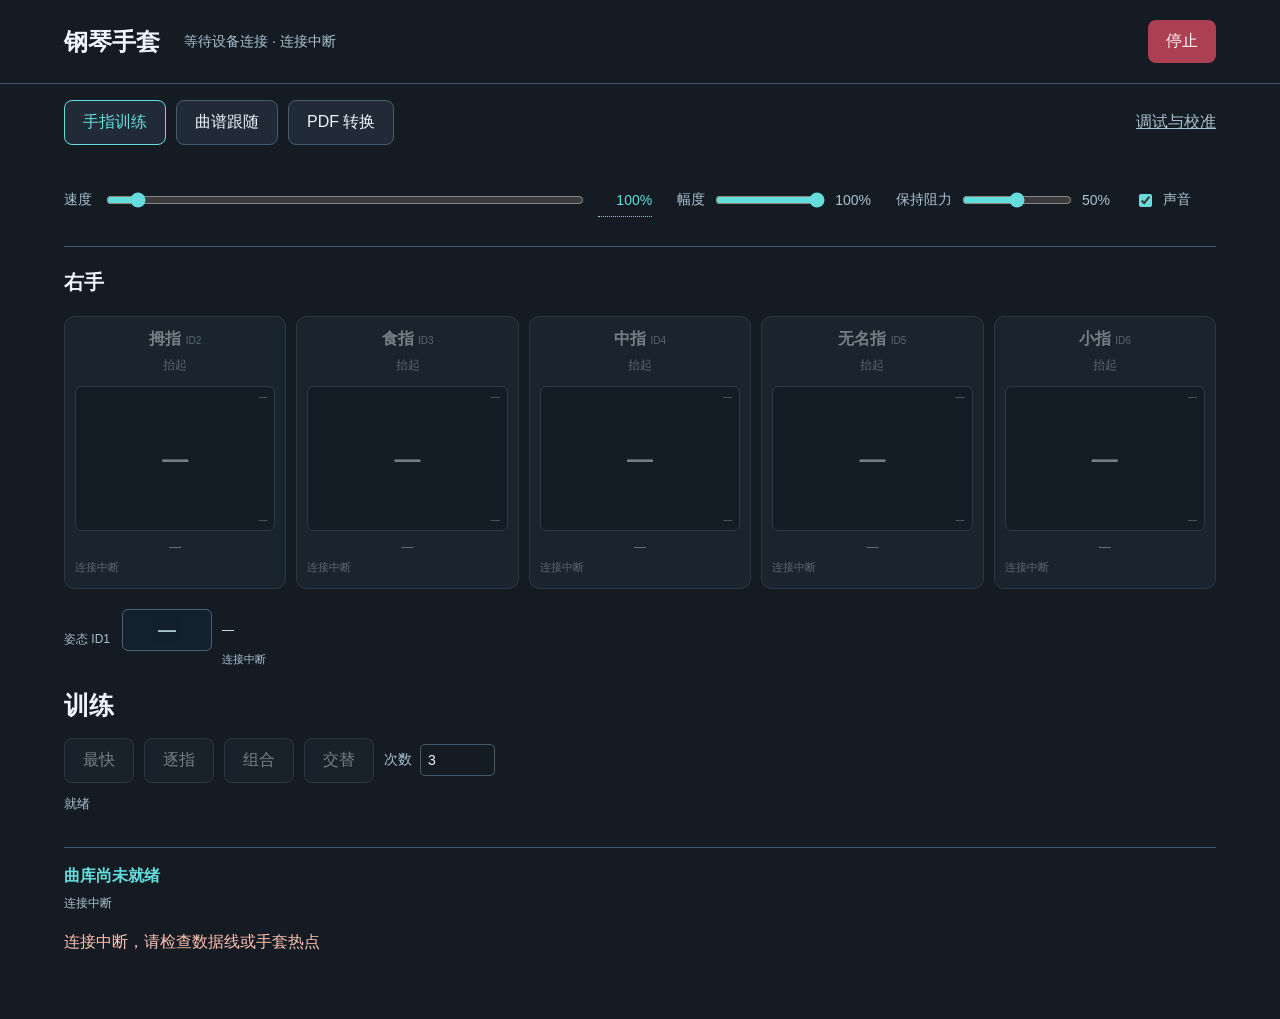
==== commit 21804759: "Improve mobile playback, uploads and precision tempo controls" ====
--- a/host/software.html
+++ b/host/software.html
@@ -1,8 +1,8 @@
 <!doctype html>
-<html lang="zh-CN"><head><meta charset="utf-8"><meta name="viewport" content="width=device-width,initial-scale=1"><title>钢琴手套 · 软件训练</title><link rel="stylesheet" href="software.css?v=beginner-guide-20261015b"><link rel="stylesheet" href="software-review.css?v=beginner-guide-20261015b"></head>
+<html lang="zh-CN"><head><meta charset="utf-8"><meta name="viewport" content="width=device-width,initial-scale=1"><title>钢琴手套 · 软件训练</title><link rel="stylesheet" href="software.css?v=mobile-20261022"><link rel="stylesheet" href="software-review.css?v=mobile-20261022"><link rel="stylesheet" href="software-tempo.css?v=mobile-20261022"><link rel="stylesheet" href="software-upload.css?v=mobile-20261022"></head>
 <body><header><h1>钢琴手套</h1><span id="connection">正在读取设备</span><button id="stop" class="stop">停止</button></header>
 <nav aria-label="功能"><button data-tab="train" class="selected">手指训练</button><button data-tab="library">曲谱跟随</button><button data-tab="convert" id="convert-tab">PDF 转换</button><a href="web_piano_glove.html?simple=1">调试与校准</a></nav>
-<main><div class="settings"><label>速度 <input id="tempo" type="range" min="50" max="1000" value="100" step="5"><output id="tempo-label">100%</output></label><label>幅度 <input id="amplitude" type="range" min="20" max="100" step="20" value="100"><output id="amplitude-label">100%</output></label><label>保持阻力 <input id="hold" type="range" min="0" max="100" value="50" step="10"><output id="hold-label">50%</output></label><label class="sound"><input id="sound" type="checkbox" checked>声音</label><span id="audio-status" class="audio-status" role="status"></span></div>
+<main><div class="settings"><label>速度 <input id="tempo" type="range" min="50" max="1000" value="100" step="1"><output id="tempo-label">100%</output></label><label>幅度 <input id="amplitude" type="range" min="20" max="100" step="20" value="100"><output id="amplitude-label">100%</output></label><label>保持阻力 <input id="hold" type="range" min="0" max="100" value="50" step="10"><output id="hold-label">50%</output></label><label class="sound"><input id="sound" type="checkbox" checked>声音</label><span id="audio-status" class="audio-status" role="status"></span></div>
 <section id="player" hidden aria-label="曲谱演奏"><div class="player-heading"><button id="player-back">返回曲库</button><h2 id="player-title">曲谱演奏</h2><button id="player-replay">重新开始</button></div><div class="play-progress"><span id="player-time">0:00 / 0:00</span><progress id="player-progress" max="1" value="0" aria-label="演奏进度"></progress><strong id="player-note">准备中</strong></div><div class="player-body"><div class="score-stage"><div class="score-toolbar"><strong id="player-source-label">音符进度</strong><span id="player-source-page"></span><button id="player-source-prev" hidden aria-label="原谱上一页">上一页</button><button id="player-source-next" hidden aria-label="原谱下一页">下一页</button></div><div id="player-source" hidden><div id="player-source-paper"><img id="player-source-image" alt="当前曲目原PDF页面"><div id="player-source-cursor" hidden></div></div></div><div id="player-timeline" role="img" aria-label="当前音符与右手指法进度"></div><p id="player-source-hint">未关联原谱，显示曲谱中的音符与指法</p></div><div id="player-feedback"></div></div></section>
 <div id="feedback-home">
 <section id="feedback-panel"><div class="heading"><h2>右手</h2><span id="player-finger-cue" hidden></span></div><svg id="player-hand" hidden viewBox="0 0 360 230" aria-label="右手当前按键" role="img"><path class="hand-palm" d="M107 114Q85 153 107 193Q130 224 212 219Q271 215 279 178L287 111Z"/><path id="hand-finger-0" class="hand-digit" d="M113 174L61 129Q45 111 32 125Q23 138 38 152L83 195Q110 220 125 190Z"/><path id="hand-finger-1" class="hand-digit" d="M108 135V48Q108 31 124 31Q140 31 140 48V129Z"/><path id="hand-finger-2" class="hand-digit" d="M154 128V24Q154 7 171 7Q188 7 188 24V128Z"/><path id="hand-finger-3" class="hand-digit" d="M203 129V38Q203 21 220 21Q237 21 237 38V131Z"/><path id="hand-finger-4" class="hand-digit" d="M252 137V78Q252 62 268 62Q284 62 284 78V149Z"/><text x="48" y="140">1</text><text x="124" y="77">2</text><text x="171" y="65">3</text><text x="220" y="77">4</text><text x="268" y="110">5</text></svg><div class="fingers" id="fingers"></div><aside class="pose-feedback"><span title="拇指姿态">姿态 ID1</span><div id="thumb-pose"></div></aside></section>
@@ -20,4 +20,5 @@
 
 <div class="review-bottom"><details id="review-more"><summary>更多</summary><div class="review-options"><label>曲谱速度 <input id="bpm" type="number" min="10" max="240" value="120" aria-label="四分音符每分钟拍数"> BPM</label><button id="recognize">重新识别</button><button id="save-review">保存进度</button><label class="review-file-label">继续校对<input id="review-file" type="file" accept=".json"></label><button id="add-note">补录漏音</button></div><details id="review-full-list"><summary>全部音符 · 表格编辑</summary><div id="review-notes"></div><div class="review-navigation"><button id="review-table-prev">前 100 个</button><span id="review-table-page"></span><button id="review-table-next">后 100 个</button></div></details><details><summary id="review-export-summary">导出范围与反复 · 全部</summary><div class="review-range"><label>起始拍 <input id="start-beat" type="number" min="0" step="0.25" value="0"></label><label>结束拍 <input id="end-beat" type="number" min="0" step="0.25" placeholder="全部"></label><label>起始页 <input id="start-page" type="number" min="1" placeholder="全部"></label><label>结束页 <input id="end-page" type="number" min="1" placeholder="全部"></label></div><div id="notation-options" class="notation-options" hidden><div id="repeat-options" hidden><label><input id="repeat-unfold" type="checkbox">展开反复</label><span id="repeat-summary"></span><label><input id="repeats-reviewed" type="checkbox">已核对反复与房号</label></div><div id="tie-options" hidden><label><input id="tie-apply" type="checkbox">合并延音线</label><span id="tie-summary"></span><label><input id="ties-reviewed" type="checkbox">已核对同音延音线</label></div></div></details></details><div id="review-export" class="review-export" hidden><span id="review-export-scope">全部右手</span><label><input id="range-reviewed" type="checkbox">已对照原谱，无漏音</label><button id="export">导出曲谱</button></div></div>
 </section>
-<footer><strong id="activity">待机</strong><small id="sync">等待设备时钟</small><p id="message" role="status" aria-live="polite"></p></footer></main><script src="software-pack.js?v=beginner-guide-20261015b"></script><script src="software-audio.js?v=beginner-guide-20261015b"></script><script src="software-review.js?v=beginner-guide-20261015b"></script><script src="software.js?v=beginner-guide-20261015b"></script></body></html>
+<footer><strong id="activity">待机</strong><small id="sync">等待设备时钟</small><p id="message" role="status" aria-live="polite"></p></footer></main><script src="software-pack.js?v=mobile-20261022"></script><script src="software-audio.js?v=mobile-20261022"></script><script src="software-review.js?v=mobile-20261022"></script><script src="software.js?v=mobile-20261022"></script><script src="software-tempo.js?v=mobile-20261022"></script><script src="software-upload.js?v=mobile-20261022"></script><script>if(['127.0.0.1','localhost','[::1]'].includes(location.hostname)){const css=document.createElement('link');css.rel='stylesheet';css.href='usb-driver.css?v=20261021';document.head.append(css);const js=document.createElement('script');js.src='usb-driver.js?v=20261021';document.body.append(js);}</script>
+</body></html>
--- a/host/software-tempo.css
+++ b/host/software-tempo.css
@@ -0,0 +1 @@
+.settings .tempo-setting{min-width:300px;flex:1 1 320px;gap:12px}.settings #tempo{width:auto;min-width:180px;flex:1;height:38px;touch-action:pan-y}.settings #tempo-label{min-width:54px;text-align:right;cursor:pointer;color:var(--accent);font-variant-numeric:tabular-nums;border-bottom:1px dotted currentColor;padding:8px 0}.tempo-precision{position:fixed;z-index:90;left:12px;right:12px;bottom:max(16px,env(safe-area-inset-bottom));width:calc(100% - 24px);max-width:660px;margin:0 auto;padding:16px 20px 14px;border:1px solid var(--line);border-radius:16px;background:var(--panel);color:var(--ink);box-shadow:0 12px 42px #0009}.tempo-precision-heading{display:flex;align-items:center;gap:14px}.tempo-precision-heading strong{font-size:15px}.tempo-precision-heading output{font-size:32px;font-weight:650;line-height:1.2;color:var(--accent);font-variant-numeric:tabular-nums}.tempo-precision-heading button{margin-left:auto;min-height:44px;padding:8px 12px}.tempo-precision-scale{display:flex;align-items:center;gap:12px;margin:15px 0}.tempo-precision-scale span{min-width:42px;color:var(--muted);font-size:12px;font-variant-numeric:tabular-nums}.tempo-precision-scale span:last-child{text-align:right}.tempo-precision #tempo-fine{width:100%;height:44px;flex:1;min-width:0;touch-action:pan-y;accent-color:var(--accent)}.tempo-precision-actions{display:flex;justify-content:center;align-items:center;gap:16px}.tempo-precision-actions button{min-width:82px;min-height:44px;font-size:17px}.tempo-precision .tempo-number-label{gap:7px}.tempo-precision #tempo-number{width:84px;min-height:44px;font-size:20px;text-align:center;font-variant-numeric:tabular-nums}.tempo-precision>small{display:block;text-align:center;color:var(--muted);font-size:12px;margin-top:12px}.tempo-precision button:disabled{cursor:default}@media(max-width:720px){.settings .tempo-setting{flex-basis:100%;width:100%;min-width:0}.settings #tempo{min-width:0}.tempo-precision{padding:14px}.tempo-precision-actions{gap:10px}.tempo-precision-actions button{min-width:70px;padding:8px}.tempo-precision .tempo-number-label>span:first-child{display:none}.tempo-precision-heading output{font-size:30px}}
--- a/host/software-upload.css
+++ b/host/software-upload.css
@@ -0,0 +1,15 @@
+/* Keep the actual file input visible and directly clickable by the user. */
+#pgl.score-file-native{min-width:0;max-width:100%;flex:1 1 300px;min-height:46px;padding:3px 0;color:var(--muted);font-size:14px}
+#pgl.score-file-native::file-selector-button{background:var(--panel);color:var(--ink);border:1px solid var(--line);border-radius:8px;min-height:44px;padding:10px 15px;margin-right:12px;font:inherit;cursor:pointer}
+#pgl.score-file-native:focus-visible{outline:2px solid var(--accent);outline-offset:3px}
+.score-file-help-area{flex:1 0 100%;min-width:0}
+.score-file-selection{font-size:13px;color:var(--accent);margin:0 0 7px;overflow-wrap:anywhere}
+.score-file-selection:empty{display:none}
+.score-file-help{font-size:12px;color:var(--muted)}
+.score-file-help summary{cursor:pointer;display:inline-block;padding:5px 0;text-decoration:underline;text-underline-offset:3px}
+.score-file-help p{margin:8px 0;max-width:620px;font-size:12px;line-height:1.6}
+.score-file-help .score-browser-address{display:block;width:min(100%,420px);padding:10px;background:var(--bg);color:var(--ink);border:1px solid var(--line);border-radius:6px;font-size:14px}
+.score-browser-actions{display:flex;flex-wrap:wrap;gap:10px;align-items:center;margin-top:10px}
+.score-browser-actions button,.score-browser-actions a{padding:9px 12px;font-size:13px}
+.score-browser-actions a{color:var(--accent);text-decoration:underline;text-underline-offset:3px}
+@media(max-width:720px){#pgl.score-file-native{flex-basis:100%;width:100%;font-size:13px}.score-file-help .score-browser-address{width:100%;max-width:420px}.score-browser-actions button,.score-browser-actions a{min-height:44px;display:inline-flex;align-items:center}}
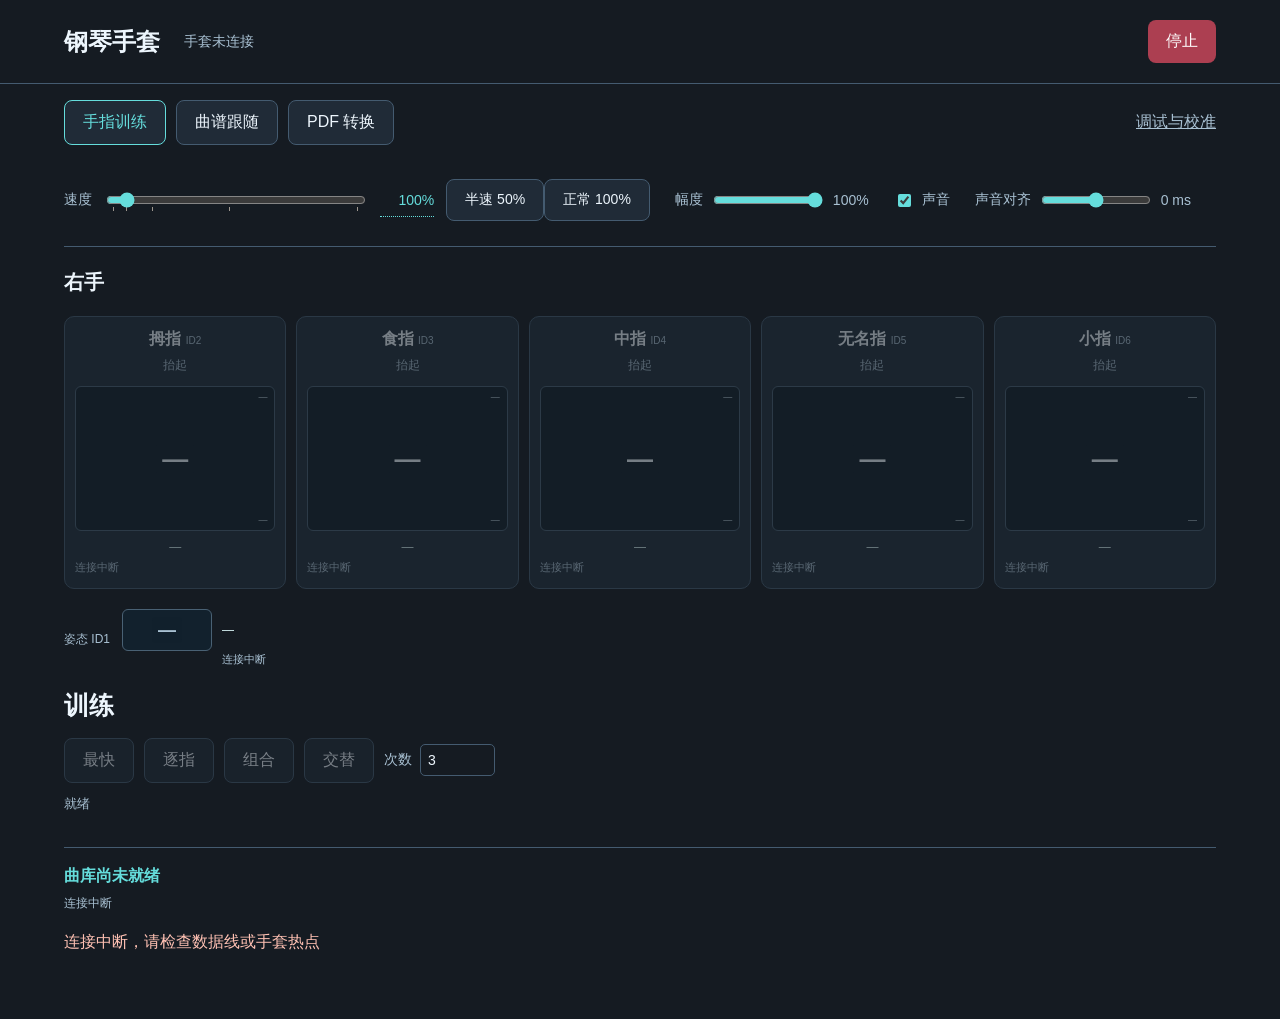
==== commit e15c067e: "更新钢琴手套交付版源码" ====
--- a/host/software.html
+++ b/host/software.html
@@ -1,24 +1,30 @@
 <!doctype html>
-<html lang="zh-CN"><head><meta charset="utf-8"><meta name="viewport" content="width=device-width,initial-scale=1"><title>钢琴手套 · 软件训练</title><link rel="stylesheet" href="software.css?v=mobile-20261022"><link rel="stylesheet" href="software-review.css?v=mobile-20261022"><link rel="stylesheet" href="software-tempo.css?v=mobile-20261022"><link rel="stylesheet" href="software-upload.css?v=mobile-20261022"></head>
+<html lang="zh-CN"><head><meta charset="utf-8"><meta name="viewport" content="width=device-width,initial-scale=1"><title>钢琴手套 · 软件训练</title><link rel="stylesheet" href="software.css?v=windows-single-20261023a"><link rel="stylesheet" href="software-review.css?v=single-screen-r19"><link rel="stylesheet" href="software-tempo.css?v=mobile-20261022"><link rel="stylesheet" href="software-upload.css?v=mobile-20261022"></head>
 <body><header><h1>钢琴手套</h1><span id="connection">正在读取设备</span><button id="stop" class="stop">停止</button></header>
 <nav aria-label="功能"><button data-tab="train" class="selected">手指训练</button><button data-tab="library">曲谱跟随</button><button data-tab="convert" id="convert-tab">PDF 转换</button><a href="web_piano_glove.html?simple=1">调试与校准</a></nav>
-<main><div class="settings"><label>速度 <input id="tempo" type="range" min="50" max="1000" value="100" step="1"><output id="tempo-label">100%</output></label><label>幅度 <input id="amplitude" type="range" min="20" max="100" step="20" value="100"><output id="amplitude-label">100%</output></label><label>保持阻力 <input id="hold" type="range" min="0" max="100" value="50" step="10"><output id="hold-label">50%</output></label><label class="sound"><input id="sound" type="checkbox" checked>声音</label><span id="audio-status" class="audio-status" role="status"></span></div>
-<section id="player" hidden aria-label="曲谱演奏"><div class="player-heading"><button id="player-back">返回曲库</button><h2 id="player-title">曲谱演奏</h2><button id="player-replay">重新开始</button></div><div class="play-progress"><span id="player-time">0:00 / 0:00</span><progress id="player-progress" max="1" value="0" aria-label="演奏进度"></progress><strong id="player-note">准备中</strong></div><div class="player-body"><div class="score-stage"><div class="score-toolbar"><strong id="player-source-label">音符进度</strong><span id="player-source-page"></span><button id="player-source-prev" hidden aria-label="原谱上一页">上一页</button><button id="player-source-next" hidden aria-label="原谱下一页">下一页</button></div><div id="player-source" hidden><div id="player-source-paper"><img id="player-source-image" alt="当前曲目原PDF页面"><div id="player-source-cursor" hidden></div></div></div><div id="player-timeline" role="img" aria-label="当前音符与右手指法进度"></div><p id="player-source-hint">未关联原谱，显示曲谱中的音符与指法</p></div><div id="player-feedback"></div></div></section>
+<main><div class="settings"><label>速度 <input id="tempo" type="range" min="50" max="1000" value="100" step="1" list="tempo-ticks"><datalist id="tempo-ticks"><option value="50"></option><option value="100"></option><option value="200"></option><option value="500"></option><option value="1000"></option></datalist><output id="tempo-label">100%</output><span class="tempo-quick" aria-label="速度快捷"><button type="button" data-tempo="50">半速 50%</button><button type="button" data-tempo="100">正常 100%</button></span></label><label>幅度 <input id="amplitude" type="range" min="1" max="100" step="1" value="100"><output id="amplitude-label">100%</output></label><input id="hold" type="hidden" value="100"><output id="hold-label" hidden>100%</output><label class="sound"><input id="sound" type="checkbox" checked>声音</label><label class="sound-offset">声音对齐 <input id="sound-offset" type="range" min="-300" max="300" step="10" value="0"><output id="sound-offset-label">0 ms</output></label><span id="audio-status" class="audio-status" role="status"></span></div>
+<section id="player" hidden aria-label="曲谱演奏"><div class="player-heading"><button id="player-back">返回曲库</button><h2 id="player-title">曲谱演奏</h2><button id="player-pause" disabled>⏸ 暂停</button><button id="player-replay">重新开始</button></div><div class="play-progress"><span id="player-time">0:00 / 0:00</span><progress id="player-progress" max="1" value="0" aria-label="演奏进度"></progress><strong id="player-note">准备中</strong></div><div class="player-body"><div class="score-stage"><div class="score-toolbar"><strong id="player-source-label">音符进度</strong><span id="player-source-page"></span><button id="player-source-prev" hidden aria-label="原谱上一页">上一页</button><button id="player-source-next" hidden aria-label="原谱下一页">下一页</button><button id="player-source-toggle" hidden>看原谱</button></div><div id="player-source" hidden><div id="player-source-paper"><img id="player-source-image" alt="当前曲目原PDF页面"><div id="player-source-cursor" hidden></div></div></div><div id="player-timeline" role="img" aria-label="当前音符与右手指法进度"></div><p id="player-source-hint">未关联原谱，显示曲谱中的音符与指法</p></div><div id="player-feedback"></div></div></section>
 <div id="feedback-home">
 <section id="feedback-panel"><div class="heading"><h2>右手</h2><span id="player-finger-cue" hidden></span></div><svg id="player-hand" hidden viewBox="0 0 360 230" aria-label="右手当前按键" role="img"><path class="hand-palm" d="M107 114Q85 153 107 193Q130 224 212 219Q271 215 279 178L287 111Z"/><path id="hand-finger-0" class="hand-digit" d="M113 174L61 129Q45 111 32 125Q23 138 38 152L83 195Q110 220 125 190Z"/><path id="hand-finger-1" class="hand-digit" d="M108 135V48Q108 31 124 31Q140 31 140 48V129Z"/><path id="hand-finger-2" class="hand-digit" d="M154 128V24Q154 7 171 7Q188 7 188 24V128Z"/><path id="hand-finger-3" class="hand-digit" d="M203 129V38Q203 21 220 21Q237 21 237 38V131Z"/><path id="hand-finger-4" class="hand-digit" d="M252 137V78Q252 62 268 62Q284 62 284 78V149Z"/><text x="48" y="140">1</text><text x="124" y="77">2</text><text x="171" y="65">3</text><text x="220" y="77">4</text><text x="268" y="110">5</text></svg><div class="fingers" id="fingers"></div><aside class="pose-feedback"><span title="拇指姿态">姿态 ID1</span><div id="thumb-pose"></div></aside></section>
 </div>
-<section id="train"><h2>训练</h2><div class="actions"><button id="fastest-training" aria-pressed="false">最快</button><button data-pattern="single">逐指</button><button data-pattern="combination">组合</button><button data-pattern="alternating">交替</button><label>次数 <input id="repeats" type="number" min="1" max="20" value="3"></label></div><p id="training-status" class="local-status" role="status" aria-live="polite">就绪</p></section>
-<section id="library" hidden><div class="heading"><h2>曲库</h2><button id="max-score-tempo">曲谱1000%</button><button id="refresh">刷新</button></div><p id="capacity">正在读取存储</p><div id="songs"></div><div class="upload"><label>曲目位置 <input id="slot" type="number" min="1" max="100" value="1"></label><input id="pgl" type="file" accept=".pgl,.pglpack"><button id="upload">上传曲谱</button></div><small class="pack-hint">带原谱的 .pglpack 可直接导入手机；原谱保存在此浏览器</small></section>
+<section id="train"><h2>训练</h2><div class="actions"><button id="fastest-training">最快</button><button data-pattern="single">逐指</button><button data-pattern="combination">组合</button><button data-pattern="alternating">交替</button><label>次数 <input id="repeats" type="number" min="1" max="20" value="3"></label></div><p id="training-status" class="local-status" role="status" aria-live="polite">就绪</p></section>
+<section id="library" hidden><div class="heading"><h2>曲库</h2><button id="max-score-tempo">设为 1000%</button><button id="refresh">刷新</button></div><p id="capacity">正在读取存储</p><div id="songs"></div><div class="upload"><label>存到第几首（已自动选空位，不会覆盖） <input id="slot" type="number" min="1" max="100" value="1"></label><input id="pgl" type="file" accept=".pgl,.pglpack"><button id="upload">上传曲谱</button></div><small class="pack-hint">带原谱的 .pglpack 可直接导入手机；原谱保存在此浏览器</small></section>
+<aside id="song-delete-dialog" class="song-delete-dialog" role="dialog" aria-modal="true" aria-labelledby="song-delete-title" aria-describedby="song-delete-name" hidden><div class="song-delete-card"><h2 id="song-delete-title">删除这首曲谱？</h2><p id="song-delete-name"></p><p id="song-delete-status" role="status" aria-live="polite"></p><div class="song-delete-actions"><button id="song-delete-cancel">取消</button><button id="song-delete-confirm" class="stop">确认删除</button></div></div></aside>
 <section id="convert" hidden>
-<div class="review-title"><h2>原谱校对</h2><button id="review-help">看图学读谱</button></div>
-<aside id="score-guide" class="score-guide" hidden aria-label="读谱入门"><div class="guide-heading"><strong>读谱小课</strong><button id="guide-close" aria-label="关闭读谱教程">关闭</button></div><div class="guide-body"><div class="guide-stage"><div id="guide-picture" class="guide-picture"></div><div id="guide-scenes" class="guide-scenes" aria-label="本课小步骤"></div><div class="guide-demo-controls"><button id="guide-play">播放演示</button><label><input id="guide-sound" type="checkbox" checked>声音</label><span>只演示，不驱动电机</span></div><div id="guide-progress" aria-hidden="true"></div><p id="guide-demo-status" role="status" aria-live="polite"></p></div><div class="guide-copy"><h3 id="guide-title"></h3><p id="guide-body"></p><small id="guide-tip"></small><details id="guide-details"><summary>术语和特殊情况（需要时再看）</summary><p id="guide-reference-text"></p><div id="guide-reference"></div></details></div></div><div class="guide-navigation"><button id="guide-prev">上一步</button><span id="guide-count"></span><div id="guide-dots" class="guide-step-dots"></div><button id="guide-next">下一步</button></div></aside>
-<div class="review-toolbar"><label class="review-file-label review-choose">选择 PDF<input id="pdf" type="file" accept=".pdf"></label><span id="review-step">选谱 → 校对 → 导出</span></div>
-<div class="review-file-info"><span id="review-filename"></span><p id="report">选好后自动识别。</p></div>
-<div id="review-summary" class="review-summary" hidden><strong id="review-count">0 / 0 已核对</strong><progress id="review-progress" max="1" value="0" aria-label="右手音符复核进度"></progress><span id="review-pending-count">0 待核对</span><select id="review-filter" aria-label="音符筛选"><option value="pending">待核对</option><option value="right">右手音符</option><option value="all">全部音符</option></select></div>
-<div id="review-workspace" class="review-grid" hidden><div class="review-source"><div class="review-row-toolbar"><div class="review-row-nav"><button id="review-row-prev">上一行</button><strong id="review-row-label">整行对照</strong><button id="review-row-next">下一行</button></div><label><input id="review-row-problems" type="checkbox">只看疑点</label><button id="review-row-mode">完整 PDF</button></div><div id="review-row-panel"><div id="review-row-canvas"><div id="review-row-image"></div><div id="review-row-hits"></div></div><div id="review-row-annotations"></div><div class="review-row-foot"><span id="review-row-status"></span><button id="review-row-confirm">确认本行</button></div><div class="review-row-key"><span>对照原谱数字 · 原速按住时间</span><span class="review-row-legend"><i class="uncertain"></i>待检查 <i class="done"></i>已确认</span></div></div><div id="review-page-tools" class="review-paper-tools"><button id="original-prev" aria-label="原谱上一页">上一页</button><span id="original-page-label">原谱</span><button id="original-next" aria-label="原谱下一页">下一页</button><label>缩放 <input id="original-zoom" type="range" min="75" max="200" value="100" step="25"></label></div><div id="original"><div id="review-paper"><img id="original-image" alt="原 PDF 真实页面" hidden><div id="review-overlay"></div></div><p id="original-empty">识别后显示原谱</p></div><p id="review-paper-caption" class="review-paper-caption">点击音符定位 · 青框为当前音</p><details class="review-timeline-details"><summary>查看节奏</summary><div class="review-timeline"><header><span id="review-timeline-label">本行音符</span><span>四分音符 = 1 拍</span></header><div id="review-timeline-track" class="review-timeline-track"></div></div></details></div>
-<aside id="review-inspector" class="review-inspector" aria-label="当前音符校对"><button id="review-editor-close" class="review-editor-close">收起单音编辑</button><div id="review-inspector-empty" class="review-inspector-empty">对照左侧原谱，确认右侧结果。</div><div id="review-inspector-content" hidden><div class="review-navigation"><button id="review-prev">上一音</button><strong id="review-index">1 / 1</strong><button id="review-next">下一音</button></div><p id="review-location"></p><div id="review-crop" class="review-crop"></div><div class="review-fields"><label class="review-field"><span>先看指法</span><select id="review-finger" aria-describedby="review-finger-help"><option value="">待补</option><option value="1">1 · 拇指</option><option value="2">2 · 食指</option><option value="3">3 · 中指</option><option value="4">4 · 无名指</option><option value="5">5 · 小指</option></select><small id="review-finger-help"></small></label><label class="review-field"><span>第几拍开始</span><input id="review-beat" type="number" min="0" step="any" placeholder="待核对"><small>从 0 开始</small></label><label class="review-field"><span>持续几拍</span><input id="review-duration_beats" type="number" min="0.001" step="any" placeholder="如 0.5"><small id="review-duration-help"></small></label></div><details id="review-note-more" class="review-note-more"><summary>音高与其他设置</summary><div class="review-pitch-settings"><label class="review-field"><span>音高（高级）</span><input id="review-pitch" autocomplete="off" placeholder="如 C4" aria-describedby="review-pitch-help"><small id="review-pitch-help"></small></label></div><div class="review-fingers" aria-label="指法快捷选择"><button id="review-finger-1" aria-label="指法 1 拇指">1<small>拇指</small></button><button id="review-finger-2" aria-label="指法 2 食指">2<small>食指</small></button><button id="review-finger-3" aria-label="指法 3 中指">3<small>中指</small></button><button id="review-finger-4" aria-label="指法 4 无名指">4<small>无名指</small></button><button id="review-finger-5" aria-label="指法 5 小指">5<small>小指</small></button></div><div class="review-secondary"><label>声部 <select id="review-hand"><option value="right">右手</option><option value="left">左手</option><option value="">待核对</option></select></label><label><input id="review-excluded" type="checkbox">排除这个音</label></div></details><p id="review-note-warning" role="status"></p><button id="review-confirm" class="review-confirm">确认这一音</button></div></aside></div>
+<div class="review-title"><h2>曲谱转换</h2><div class="review-toolbar"><label class="review-file-label review-choose">选择 PDF<input id="pdf" type="file" accept=".pdf"></label><span id="review-current-file">先选择一份曲谱</span><span id="review-simple-status" role="status"></span><details id="proof-guide" class="proof-guide"><summary>❓ 怎么校对</summary><div class="proof-guide-card"><ol><li><b>先看识别结果。</b>自动识谱可能有错或漏音，建议对照原谱检查；暂不确定的音可以先跳过。</li><li><b>对指法。</b>原谱音符旁的黑色小数字是原谱写的指法，谱子下面的彩色方块是软件读到的手指。不一样时点方块，再选和原谱相同的数字。</li><li><b>看黄色提示。</b>下方会说需要检查的原因；按需选择「指法」「节拍」或「时值」，也可以先听这一小节。</li></ol><p class="proof-fingers">数字就是手指：<span class="pf1">1 拇指</span><span class="pf2">2 食指</span><span class="pf3">3 中指</span><span class="pf4">4 无名指</span><span class="pf5">5 小指</span>。黑色数字缺了或看不清，可以先跳过，之后再核对。</p><p class="proof-next">一行对完点「下一行」；准备好后，点上方的「▶ 送到手套，开始弹」。</p><button type="button" id="proof-guide-close">知道了</button></div></details><details id="review-tools"><summary id="review-tools-toggle">更多工具</summary><div id="review-tools-panel"><div class="review-tool-heading"><strong>曲谱与校对工具</strong><button id="review-tools-back" type="button">返回曲谱</button></div><div id="review-file-tools"><button id="save-review">保存进度</button><label class="review-file-label">继续校对<input id="review-file" type="file" accept=".json"></label><button id="review-help">读谱帮助</button></div><div class="review-statusbar"><div class="review-file-info"><span id="review-filename"></span><p id="report">选好后自动识别。</p></div><div id="review-summary" class="review-summary" hidden><strong id="review-count">0 / 0 已核对</strong><progress id="review-progress" max="1" value="0" aria-label="右手音符复核进度"></progress><span id="review-pending-count">0 待核对</span><select id="review-filter" aria-label="音符筛选"><option value="right">全部</option><option value="pending">待处理</option><option value="unfingered">未设指法</option><option value="excluded">已忽略</option><option value="all" hidden>全部音符</option></select></div></div><span id="review-step" hidden>选谱 → 校对 → 导出</span></div></details></div></div>
+<aside id="score-guide" class="score-guide" role="dialog" aria-modal="true" hidden aria-label="读谱入门"><div class="guide-heading"><strong>读谱小课</strong><button id="guide-close" aria-label="关闭读谱教程">关闭</button></div><div class="guide-body"><div class="guide-stage"><div id="guide-picture" class="guide-picture"></div><div id="guide-scenes" class="guide-scenes" aria-label="本课小步骤"></div><div class="guide-demo-controls"><button id="guide-play">播放演示</button><label><input id="guide-sound" type="checkbox" checked>声音</label><span>只演示，不驱动电机</span></div><div id="guide-progress" aria-hidden="true"></div><p id="guide-demo-status" role="status" aria-live="polite"></p></div><div class="guide-copy"><h3 id="guide-title"></h3><p id="guide-body"></p><small id="guide-tip"></small><details id="guide-details"><summary>术语和特殊情况（需要时再看）</summary><p id="guide-reference-text"></p><div id="guide-reference"></div></details></div></div><div class="guide-navigation"><button id="guide-prev">上一步</button><span id="guide-count"></span><div id="guide-dots" class="guide-step-dots"></div><button id="guide-next">下一步</button></div></aside>
+<div id="review-workspace" class="review-grid" hidden><div class="review-source"><div class="review-row-toolbar"><div class="review-row-nav"><button id="review-row-prev">上一行</button><strong id="review-row-label" hidden>整行对照</strong><select id="review-row-select" aria-label="跳转谱行"></select><button id="review-row-next">下一行</button></div><div id="review-fragments" hidden><button id="review-fragment-prev" type="button">上一段</button><span id="review-fragment-label"></span><button id="review-fragment-next" type="button">下一段</button></div><span id="review-row-position"></span><span id="review-row-boundary" role="status"></span><div class="review-issue-nav"><button id="review-issue-prev" title="定位上一待查音符">上一待查</button><button id="review-issue-next" title="定位下一待查音符">下一待查</button><label class="review-auto-next"><input id="review-auto-next" type="checkbox">跳过已处理</label><button id="review-row-confirm" hidden>确认本行</button></div><button id="review-row-mode">完整 PDF</button></div><div id="review-score-region"><div id="review-row-panel"><div id="review-row-canvas"><div id="review-row-image"></div><div id="review-row-hits"></div></div><div id="review-row-annotations"></div><div class="review-row-foot"><span id="review-row-status"></span></div><div class="review-row-key"><span id="review-row-help">左键改指法 · 右键排除 / 恢复</span><span class="review-row-legend"><i class="unfingered"></i>未设指法 <i class="uncertain"></i>指法待查 <i class="attention"></i>其他问题 <i class="ignored"></i>已忽略</span></div></div><div id="review-page-tools" class="review-paper-tools"><button id="original-prev" aria-label="原谱上一页">上一页</button><span id="original-page-label">原谱</span><button id="original-next" aria-label="原谱下一页">下一页</button><label>缩放 <input id="original-zoom" type="range" min="75" max="200" value="100" step="25"></label></div><div id="original"><div id="review-paper"><img id="original-image" alt="原 PDF 真实页面" hidden><div id="review-overlay"></div></div><p id="original-empty">识别后显示原谱</p></div><p id="review-paper-caption" class="review-paper-caption">点击音符定位 · 青框为当前音</p><details class="review-timeline-details"><summary>查看节奏</summary><div class="review-timeline"><header><span id="review-timeline-label">本行音符</span><span>四分音符 = 1 拍</span></header><div id="review-timeline-track" class="review-timeline-track"></div></div></details></div><aside id="review-inspector" class="review-inspector review-quick-editor" aria-label="音符编辑" tabindex="-1"><div class="review-compact-heading"><strong>当前音符</strong><span id="review-selected-note"></span><button id="review-editor-close" aria-label="收起当前音符编辑">收起</button></div><p id="review-editor-empty">点选上方音符，在这里修改；黄色项需要核对。</p><div id="review-inspector-content" hidden>
+<p id="review-edit-instruction" role="status"></p>
+<p id="review-note-warning" role="status"></p><button id="review-hand-repair" type="button" hidden>改为右手音</button><div class="review-dock-fields"><section id="review-finger-section" class="review-edit-field"><strong class="review-edit-label">手指</strong><small class="review-field-hint" id="review-finger-action">看原谱的 1～5，选对应手指。</small><div class="review-fingers" aria-label="选择指法，点选即保存"><button id="review-finger-1" aria-label="指法 1 拇指" title="拇指">1</button><button id="review-finger-2" aria-label="指法 2 食指" title="食指">2</button><button id="review-finger-3" aria-label="指法 3 中指" title="中指">3</button><button id="review-finger-4" aria-label="指法 4 无名指" title="无名指">4</button><button id="review-finger-5" aria-label="指法 5 小指" title="小指">5</button></div></section>
+<section id="review-duration-section" class="review-edit-field"><strong class="review-edit-label">音长</strong><small class="review-field-hint" id="review-duration-action">对照原谱音符样式，选相同音长。</small><button id="review-duration-toggle" aria-controls="review-duration-picker" aria-expanded="false" title="修改音长">音长</button>
+<div id="review-duration-picker" hidden><div id="review-note-modifiers" class="review-note-modifiers" aria-label="先选普通、附点或三连音，再点音长保存"><button id="review-value-plain" type="button">普通</button><button id="review-value-dotted" type="button">附点 ·</button><button id="review-value-triplet" type="button">三连音 3</button></div><div id="review-note-values" class="review-note-values" aria-label="点选音长即保存"></div><p id="review-value-caption"></p></div>
+</section><section id="review-time-section" class="review-edit-field"><strong class="review-edit-label">开始位置</strong><small class="review-field-hint" id="review-time-action">核对开始位置；不会数拍先保留，不要猜。</small><button id="review-time-toggle" type="button" aria-controls="review-time-control" aria-expanded="false">开始位置</button><div id="review-time-control" hidden><p id="review-auto-start-summary" hidden></p><small id="review-auto-start-detail" hidden></small><div class="review-auto-start-actions"><button id="review-start-automatic" type="button" hidden>按原谱自动重排</button><button id="review-start-manual-toggle" type="button" hidden>手动微调</button></div><p id="review-start-summary" title="这里以四分音符为1拍"></p><div class="review-local-line"><label class="review-field review-local-position"><span>本小节第几拍</span><input id="review-local-beat" type="number" min="1" step="any" placeholder="待定位"></label><button id="review-local-confirm" type="button">确认这拍</button></div><small id="review-local-help"></small><div class="review-start-actions" aria-label="开始位置"><button id="review-onset-after" type="button">接着前音</button><button id="review-onset-simultaneous" type="button">和前音一起</button><button id="review-onset-start" type="button">小节开头</button></div></div>
+</section><div id="review-pitch-settings" class="review-pitch-settings review-edit-field" hidden><small class="review-field-hint" id="review-pitch-action">确认原谱对应哪个琴键；不确定先保留。</small><label class="review-field"><span>音高</span><input id="review-pitch" autocomplete="off" placeholder="如 C4" aria-describedby="review-pitch-help"><small id="review-pitch-help"></small></label></div>
+</div><div class="review-dock-secondary"><span>点选即保存</span><button id="review-more-toggle" aria-controls="review-editor-more" aria-expanded="false">其他设置</button></div><div id="review-editor-more" hidden><button id="review-advanced-back" type="button">返回曲谱</button><small id="review-finger-source"></small><div id="review-precise" class="review-precise"><div class="review-fields"><label class="review-field" hidden><span>指法</span><select id="review-finger" aria-describedby="review-finger-help"><option value="">待补</option><option value="1">1 · 拇指</option><option value="2">2 · 食指</option><option value="3">3 · 中指</option><option value="4">4 · 无名指</option><option value="5">5 · 小指</option></select><small id="review-finger-help"></small></label><label class="review-field"><span>全曲累计拍（高级）</span><input id="review-beat" type="number" min="0" step="any" placeholder="待核对"><small>从 0 开始</small></label><label class="review-field"><span>自定义音长（拍）</span><input id="review-duration_beats" type="number" min="0.001" step="any" placeholder="如 0.5"><small id="review-duration-help"></small></label></div></div>
+<details id="review-note-more" class="review-note-more"><summary>排除此音</summary><div class="review-secondary"><label hidden>声部 <select id="review-hand"><option value="right">右手</option><option value="left">左手</option><option value="">待核对</option></select></label><label><input id="review-excluded" type="checkbox">排除此音</label></div></details></div></div><div id="review-editor-actions"><span id="review-action-help">看黄色提示；拿不准先跳到下一处。</span><div class="review-action-buttons"><button id="review-exclude-note" type="button" aria-pressed="false">不要这个音</button><button id="review-next-problem" type="button">下一处</button></div></div></aside></div>
+</div>
 
-<div class="review-bottom"><details id="review-more"><summary>更多</summary><div class="review-options"><label>曲谱速度 <input id="bpm" type="number" min="10" max="240" value="120" aria-label="四分音符每分钟拍数"> BPM</label><button id="recognize">重新识别</button><button id="save-review">保存进度</button><label class="review-file-label">继续校对<input id="review-file" type="file" accept=".json"></label><button id="add-note">补录漏音</button></div><details id="review-full-list"><summary>全部音符 · 表格编辑</summary><div id="review-notes"></div><div class="review-navigation"><button id="review-table-prev">前 100 个</button><span id="review-table-page"></span><button id="review-table-next">后 100 个</button></div></details><details><summary id="review-export-summary">导出范围与反复 · 全部</summary><div class="review-range"><label>起始拍 <input id="start-beat" type="number" min="0" step="0.25" value="0"></label><label>结束拍 <input id="end-beat" type="number" min="0" step="0.25" placeholder="全部"></label><label>起始页 <input id="start-page" type="number" min="1" placeholder="全部"></label><label>结束页 <input id="end-page" type="number" min="1" placeholder="全部"></label></div><div id="notation-options" class="notation-options" hidden><div id="repeat-options" hidden><label><input id="repeat-unfold" type="checkbox">展开反复</label><span id="repeat-summary"></span><label><input id="repeats-reviewed" type="checkbox">已核对反复与房号</label></div><div id="tie-options" hidden><label><input id="tie-apply" type="checkbox">合并延音线</label><span id="tie-summary"></span><label><input id="ties-reviewed" type="checkbox">已核对同音延音线</label></div></div></details></details><div id="review-export" class="review-export" hidden><span id="review-export-scope">全部右手</span><label><input id="range-reviewed" type="checkbox">已对照原谱，无漏音</label><button id="export">导出曲谱</button></div></div>
+<div class="review-bottom"><details id="review-more"><summary>更多设置</summary><button id="review-options-close" type="button">收起设置</button><div class="review-options"><label>曲谱速度 <input id="bpm" type="number" min="10" max="240" value="120" aria-label="四分音符每分钟拍数"> BPM</label><button id="recognize">重新识别</button><button id="add-note">补录漏音</button><button id="review-show-all-notes" type="button">找回误判音符</button></div><details id="review-full-list"><summary>全部音符 · 表格编辑</summary><div id="review-notes"></div><div class="review-navigation"><button id="review-table-prev">前 100 个</button><span id="review-table-page"></span><button id="review-table-next">后 100 个</button></div></details><details id="review-range-options"><summary id="review-export-summary">导出范围与反复 · 全部</summary><div class="review-range"><label>起始拍 <input id="start-beat" type="number" min="0" step="0.25" value="0"></label><label>结束拍 <input id="end-beat" type="number" min="0" step="0.25" placeholder="全部"></label><label>起始页 <input id="start-page" type="number" min="1" placeholder="全部"></label><label>结束页 <input id="end-page" type="number" min="1" placeholder="全部"></label></div><div id="notation-options" class="notation-options" hidden><div id="repeat-options" hidden><label><input id="repeat-unfold" type="checkbox">展开反复</label><span id="repeat-summary"></span><label><input id="repeats-reviewed" type="checkbox">已核对反复与房号</label></div><div id="tie-options" hidden><label><input id="tie-apply" type="checkbox">合并延音线</label><span id="tie-summary"></span><label><input id="ties-reviewed" type="checkbox">已核对同音延音线</label></div></div></details></details><div id="review-export" class="review-export" hidden><span id="review-export-scope" hidden>整首</span><select id="review-export-preset" aria-label="选择导出范围"><option value="all">整首</option><option value="row">选这一行</option><option value="page">选这一页</option><option value="custom">自定义范围</option></select><label><input id="range-reviewed" type="checkbox">已对照原谱，无漏音</label><button id="review-play-glove" class="review-play-glove" type="button">▶ 送到手套，开始弹</button><span id="review-play-status" class="review-play-status" role="status"></span><button id="export">导出曲谱</button><button id="review-export-skip-pending" class="review-export-skip" type="button" hidden disabled>跳过待处理音导出</button></div></div>
 </section>
-<footer><strong id="activity">待机</strong><small id="sync">等待设备时钟</small><p id="message" role="status" aria-live="polite"></p></footer></main><script src="software-pack.js?v=mobile-20261022"></script><script src="software-audio.js?v=mobile-20261022"></script><script src="software-review.js?v=mobile-20261022"></script><script src="software.js?v=mobile-20261022"></script><script src="software-tempo.js?v=mobile-20261022"></script><script src="software-upload.js?v=mobile-20261022"></script><script>if(['127.0.0.1','localhost','[::1]'].includes(location.hostname)){const css=document.createElement('link');css.rel='stylesheet';css.href='usb-driver.css?v=20261021';document.head.append(css);const js=document.createElement('script');js.src='usb-driver.js?v=20261021';document.body.append(js);}</script>
+<footer><p id="review-global-warning" role="status" hidden></p><strong id="activity">待机</strong><small id="sync">等待设备时钟</small><p id="message" role="status" aria-live="polite"></p></footer></main><script src="software-pack.js?v=mobile-20261022"></script><script src="software-audio.js?v=mobile-20261022"></script><script src="software-review.js?v=single-screen-r19"></script><script src="software.js?v=fixed-review-r18"></script><script src="software-tempo.js?v=mobile-20261022"></script><script src="software-upload.js?v=mobile-20261022"></script><script>if(['127.0.0.1','localhost','[::1]'].includes(location.hostname)){const css=document.createElement('link');css.rel='stylesheet';css.href='usb-driver.css?v=20261021';document.head.append(css);const js=document.createElement('script');js.src='usb-driver.js?v=20261021';document.body.append(js);}</script>
 </body></html>
--- a/host/software.css
+++ b/host/software.css
@@ -18,3 +18,7 @@
 #player-source-paper{position:relative;width:100%}
 .pack-hint{display:block;margin-top:12px;color:var(--muted);font-size:12px}
 .position-meter.calibration-warning .meter-scale{border-color:#e4bc77}.position-meter.calibration-warning .meter-status{color:#e4bc77}.position-meter.calibration-warning .meter-value{color:#ffe2ad}
+.song-delete-dialog{position:fixed;inset:0;z-index:200;display:grid;place-items:center;padding:16px;background:#10161dcc}.song-delete-card{width:min(440px,100%);max-height:calc(100dvh - 32px);overflow:auto;padding:24px;background:var(--panel);border:1px solid var(--line);border-radius:12px;box-shadow:0 18px 60px #0008}.song-delete-card h2{font-size:21px;margin:0}.song-delete-card p{overflow-wrap:anywhere}.song-delete-actions{display:flex;justify-content:flex-end;gap:12px;margin-top:20px}#song-delete-status{color:#ffc1b3}#song-delete-status:empty{display:none}
+
+/* Automatic review has no per-note approval column. */
+#review-notes .review-auto-table{grid-template-columns:55px 90px 60px 70px 70px 75px 25px}
--- a/host/software-review.css
+++ b/host/software-review.css
@@ -64,3 +64,460 @@
 @media(max-width:900px){.guide-body{grid-template-columns:1fr;gap:8px}.guide-copy{order:-1;padding:0}.guide-copy h3{font-size:23px;margin:0 0 5px}.guide-copy>p{font-size:17px;margin:0}.guide-copy>small{margin-top:5px}.guide-picture svg{max-height:380px}#guide-details{margin-top:10px;padding-top:8px}}
 @media(max-width:650px){.guide-body{padding:15px;gap:14px}.guide-copy h3{font-size:21px}.guide-copy>p{font-size:16px}.guide-copy>small{font-size:13px}.guide-scenes{gap:6px}.guide-scenes button{font-size:13px;padding:10px;min-height:44px;flex:1 1 auto}.guide-demo-controls{gap:10px}.guide-demo-controls span{width:100%}#guide-demo-status{font-size:16px}.guide-step-dots{max-width:125px}.guide-navigation{gap:8px;padding:0 15px 14px}.guide-navigation button{font-size:13px}}
 @media(prefers-reduced-motion:reduce){#guide-progress.running{animation:none;background-size:100% 100%}}
+
+/* PDF review: keep row navigation, source and export in the same viewport. */
+body.review-view{height:100dvh;display:flex;flex-direction:column}
+body.review-view>header,body.review-view>nav{flex-shrink:0;padding-left:24px;padding-right:24px}
+body.review-view main{width:100%;max-width:1600px;flex:1;min-height:0;display:flex;flex-direction:column;padding:0 24px 8px}
+body.review-view #convert{width:100%;max-width:none;flex:1;min-height:0;display:flex;flex-direction:column;gap:7px;padding:6px 0 0}
+body.review-view .review-title{margin:0;min-height:28px}
+body.review-view .review-title h2{font-size:20px}
+body.review-view .review-title{flex-wrap:nowrap;gap:16px}
+body.review-view .review-title h2{margin:0;white-space:nowrap}
+body.review-view .review-title .review-toolbar{flex:1}
+body.review-view #review-step{display:none}
+body.review-view .review-statusbar{display:flex;align-items:center;gap:20px;min-height:27px}
+body.review-view .review-statusbar .review-file-info{flex:1;min-width:0}
+body.review-view .review-statusbar .review-file-info #review-filename{flex:1;max-width:none}
+body.review-view .review-statusbar .review-summary{flex-shrink:0}
+body.review-view .review-statusbar .review-summary select{margin-left:0}
+body.review-view .review-title button{padding:5px 10px}
+body.review-view .review-toolbar{padding:0;border:0;gap:8px;min-height:33px}
+body.review-view .review-file-info{margin:0;gap:10px;min-height:18px}
+body.review-view .review-file-info #review-filename{max-width:75%;font-size:11px}
+body.review-view .review-file-info #report{font-size:11px!important}
+body.review-view .review-summary{margin:0;gap:10px;min-height:27px}
+body.review-view .review-summary select{padding:4px 7px}
+body.review-view #review-workspace{flex:1;min-height:0;gap:14px;align-items:stretch;grid-template-columns:minmax(0,1fr) 292px}
+body.review-view #review-workspace.row-review{grid-template-columns:minmax(0,1fr)}
+body.review-view #review-workspace.row-review.row-editing{grid-template-columns:minmax(0,1fr) 292px}
+body.review-view .review-source{min-width:0;min-height:0;display:flex;flex-direction:column;gap:8px}
+body.review-view .review-row-toolbar{flex-shrink:0;margin:0;gap:8px;justify-content:flex-start}
+body.review-view .review-row-nav{gap:7px;flex-wrap:nowrap}
+body.review-view .review-row-toolbar button{padding:6px 10px;white-space:nowrap}
+#review-row-select{max-width:170px;min-width:0;padding:6px 5px;background:var(--panel);color:var(--ink);border:1px solid var(--line);border-radius:6px;font-size:12px}
+#review-row-position,#review-row-boundary{font-size:11px;color:var(--muted);white-space:nowrap}
+#review-row-boundary:empty{display:none}
+body.review-view .review-row-toolbar label{margin-left:auto;white-space:nowrap;gap:4px}
+body.review-view #review-row-panel{min-height:0;overflow:auto;padding:10px 12px;flex:1}
+body.review-view #review-row-canvas{min-height:0}
+body.review-view .review-row-foot{margin-top:8px;gap:8px}
+body.review-view #review-row-confirm{padding:7px 12px}
+body.review-view .review-row-key{margin-top:7px;font-size:10px}
+body.review-view .review-row-legend{gap:3px}
+body.review-view .review-inspector,
+body.review-view .review-grid.row-review.row-editing .review-inspector{min-height:0;overflow:auto;margin:0;border:1px solid var(--line);border-radius:8px;padding:10px 12px;background:#19242e}
+body.review-view .review-editor-close{float:none;display:block;margin-left:auto;margin-bottom:7px;padding:4px 7px;font-size:11px}
+body.review-view #review-inspector-content{display:flex;flex-direction:column;gap:7px;clear:both}
+body.review-view .review-navigation{justify-content:space-between;gap:6px;flex-wrap:nowrap}
+body.review-view .review-navigation strong{margin:0;font-size:12px}
+body.review-view .review-navigation button{padding:5px 8px;font-size:11px}
+body.review-view #review-location{margin:0!important;font-size:11px}
+body.review-view #review-crop{height:72px!important;flex-shrink:0}
+body.review-view .review-fields{display:grid;grid-template-columns:repeat(2,minmax(0,1fr));gap:7px 10px;margin:0!important}
+body.review-view .review-fields>label:first-child{grid-column:1/-1}
+body.review-view .review-field small{font-size:11px;min-height:13px}
+body.review-view #convert .review-field input,body.review-view #convert .review-field select{font-size:16px;padding:6px 8px;height:33px}
+body.review-view #review-note-more{margin:0}
+body.review-view .review-pitch-settings{margin:8px 0}
+body.review-view .review-note-more[open]{padding-bottom:0}
+body.review-view .review-fingers{margin:8px 0}
+body.review-view #review-note-warning{margin:0!important;min-height:0;font-size:11px}
+body.review-view #review-note-warning:empty{display:none}
+body.review-view #review-confirm{margin:0;padding:9px;font-size:13px;flex-shrink:0}
+body.review-view #convert #original{height:auto;flex:1;min-height:100px;margin:0}
+body.review-view .review-paper-caption{margin:0;font-size:11px}
+body.review-view .review-bottom{flex-shrink:0;display:flex;align-items:center;gap:16px;margin:0;padding:7px 0 0}
+body.review-view #review-export{flex:1;flex-wrap:nowrap;gap:10px;margin:0;padding:0}
+body.review-view #review-export-scope{margin-right:auto;font-size:11px}
+body.review-view #review-export label{font-size:12px;max-width:none;margin:0;gap:5px}
+body.review-view #export{padding:9px 15px;font-size:13px;white-space:nowrap;width:auto}
+body.review-view #review-more{margin:0;flex-shrink:0}
+body.review-view #review-more>summary{font-size:12px;white-space:nowrap;list-style:none;padding:7px 10px;border:1px solid var(--line);border-radius:6px}
+body.review-view #review-more[open]{position:fixed;bottom:74px;right:24px;width:min(640px,calc(100vw - 48px));max-height:calc(100dvh - 160px);overflow:auto;z-index:30;padding:15px;background:#202b37;border:1px solid #6a8192;border-radius:8px;box-shadow:0 12px 50px #070e18b3}
+body.review-view #review-more[open]>summary{display:inline-block;color:var(--accent)}
+#review-options-close{float:right;padding:6px 10px;font-size:12px}
+body.review-view #review-more .review-options{margin:12px 0;gap:10px}
+body.review-view #review-more details{margin:12px 0}
+body.review-view #review-more #review-notes{max-height:230px;overflow:auto}
+body.review-view #score-guide{position:fixed;inset:4vh max(20px,calc((100vw - 1100px)/2));max-height:92dvh;overflow:auto;z-index:50;margin:0;box-shadow:0 16px 80px #030a14e0}
+body.review-view .guide-heading{position:sticky;top:0;z-index:1;background:#1c2731}
+body.review-view main>footer{flex-shrink:0;min-height:0}
+body.review-view #message{margin:5px 0 0;font-size:12px;line-height:1.4;max-height:34px;overflow:auto}
+body.review-view button:disabled{cursor:default}
+@media(max-width:1100px){
+ body.review-view .review-row-toolbar{flex-wrap:wrap;gap:6px}
+ body.review-view .row-editing #review-row-boundary{flex-basis:100%;order:1}
+ body.review-view #review-workspace.row-review.row-editing{grid-template-columns:minmax(0,1fr) 266px}
+ body.review-view .row-editing .review-row-toolbar label{margin-left:0}
+}
+@media(max-width:720px){
+ body.review-view>header,body.review-view>nav{padding:7px 12px;gap:7px}
+ body.review-view>header h1{font-size:16px}
+ body.review-view>nav button{padding:6px 9px;font-size:12px}
+ body.review-view>nav a{font-size:11px}
+ body.review-view main{padding:0 10px 7px}
+ body.review-view #convert{gap:6px}
+ body.review-view .review-title h2{font-size:18px}
+ body.review-view .review-title{gap:7px;flex-wrap:wrap}
+ body.review-view .review-title .review-toolbar{order:1;flex-basis:100%}
+ body.review-view .review-title #review-help{margin-left:auto}
+ body.review-view .review-statusbar{display:block}
+ body.review-view .review-statusbar .review-summary{margin-top:5px}
+ body.review-view .review-statusbar .review-summary select{margin-left:auto}
+ body.review-view .review-title button{font-size:11px}
+ body.review-view .review-toolbar{gap:6px}
+ body.review-view .review-toolbar button,body.review-view .review-file-label{padding:7px 9px;font-size:11px}
+ body.review-view .review-choose{min-width:0}
+ body.review-view #review-step{display:none}
+ body.review-view .review-file-info{flex-wrap:nowrap}
+ body.review-view .review-file-info #review-filename{max-width:none;flex:1}
+ body.review-view .review-file-info #report{white-space:nowrap;font-size:10px!important}
+ body.review-view .review-summary{gap:8px;font-size:11px}
+ body.review-view .review-summary progress{width:50px}
+ body.review-view #review-workspace,body.review-view #review-workspace.row-review.row-editing{grid-template-columns:minmax(0,1fr);position:relative}
+ body.review-view .review-row-nav{width:auto;flex:1;gap:5px}
+ body.review-view .review-row-toolbar button{padding:6px 8px;font-size:11px}
+ #review-row-select{flex:1;max-width:none;font-size:11px}
+ body.review-view .review-row-toolbar label{margin-left:auto;font-size:11px}
+ #review-row-boundary{margin-right:auto}
+ body.review-view .row-editing #review-row-boundary{order:0;flex-basis:auto}
+ body.review-view #review-row-panel{padding:8px}
+ body.review-view .review-row-key{gap:5px}
+ body.review-view .review-grid .review-inspector,
+ body.review-view .review-grid.row-review.row-editing .review-inspector{position:absolute;inset:0;z-index:5;padding:10px 12px;box-shadow:0 7px 24px #070e18a3}
+ body.review-view #review-inspector-content{display:grid;grid-template-columns:95px minmax(0,1fr);gap:8px 12px}
+ body.review-view .review-navigation{grid-column:1/-1}
+ body.review-view #review-location{grid-column:1/-1}
+ body.review-view #review-crop{grid-column:1;height:105px!important;grid-row:3/5}
+ body.review-view .review-fields{grid-column:2;grid-row:3/5}
+ body.review-view #review-note-more,body.review-view #review-note-warning,body.review-view #review-confirm{grid-column:1/-1;grid-row:auto}
+ body.review-view .review-bottom{gap:8px;flex-wrap:wrap}
+ body.review-view #review-export{display:grid;grid-template-columns:1fr auto;gap:6px;flex:1 1 240px}
+ body.review-view #review-export-scope{grid-column:1/-1;font-size:10px}
+ body.review-view #review-export label{font-size:11px}
+ body.review-view #export{padding:8px 10px;font-size:12px}
+ body.review-view #review-more[open]{right:10px;bottom:90px;width:calc(100vw - 20px);max-height:calc(100dvh - 170px)}
+ body.review-view #score-guide{inset:12px;max-height:calc(100dvh - 24px)}
+}
+
+/* R4: edit beside the selected note, without resizing the printed score. */
+body.review-view #review-workspace{grid-template-columns:minmax(0,1fr)}
+body.review-view #review-workspace.row-review.row-editing{grid-template-columns:minmax(0,1fr)}
+body.review-view .row-editing #review-row-boundary{flex-basis:auto;order:0}
+body.review-view .row-editing .review-row-toolbar label{margin-left:auto}
+body.review-view #review-workspace #review-inspector.review-quick-editor{display:none;position:fixed;inset:auto;z-index:90;width:340px;height:500px;max-width:calc(100vw - 20px);max-height:calc(100dvh - 20px);overflow:auto;padding:10px;background:#F5F8FB;border:1px solid #A8BDCC;border-radius:10px;color:#24394C;box-shadow:0 8px 30px #253E552B}
+body.review-view #review-workspace #review-inspector.quick-open{display:block}
+body.review-view #review-inspector-content:not([hidden]){display:flex;flex-direction:column;gap:4px;clear:none}
+body.review-view #review-inspector #review-editor-close{position:absolute;top:9px;right:10px;float:none;padding:4px 6px;font-size:11px;background:transparent;border:0;color:#52687C}
+body.review-view #review-inspector .review-navigation{padding-right:48px;gap:7px;flex-wrap:nowrap;min-height:24px}
+body.review-view #review-inspector .review-navigation button{font-size:11px;padding:3px 5px;background:transparent;border:0;color:#365D7E}
+body.review-view #review-inspector .review-navigation strong{font-size:10px;font-weight:500;margin:0 auto;color:#6A7F90}
+body.review-view #review-inspector #review-location{margin:0!important;font-size:11px;line-height:1.4;color:#52687C}
+body.review-view #review-inspector #review-crop{height:56px!important;min-height:56px;margin:0;background:white;border:1px solid #E1E8EE;border-radius:5px;overflow:hidden}
+body.review-view #review-inspector #review-crop svg{display:block;width:100%;height:100%}
+body.review-view #review-inspector .review-quick-heading{display:flex;align-items:center;justify-content:space-between;gap:6px}
+body.review-view #review-inspector #review-quick-pitch{font-size:12px;padding:2px 0;background:transparent;border:0;color:#365D7E;text-align:left;white-space:normal}
+body.review-view #review-inspector #review-finger-source{font-size:10px;color:#6A7F90;white-space:nowrap}
+body.review-view #review-inspector .review-fingers{display:flex;gap:5px;max-width:none;margin:0}
+body.review-view #review-inspector .review-fingers button{flex:1;padding:3px 0;min-width:0;min-height:39px;background:#E7EEF4;border:1px solid transparent;border-radius:5px;color:#365D7E;font-size:20px;line-height:20px}
+body.review-view #review-inspector .review-fingers button small{display:block;font-size:10px;line-height:13px}
+body.review-view #review-inspector .review-note-values{display:grid;grid-template-columns:repeat(6,minmax(0,1fr));gap:4px}
+body.review-view #review-inspector .review-note-value{padding:3px 0;min-height:41px;background:#E7EEF4;color:#365D7E;border:1px solid transparent;border-radius:5px}
+body.review-view #review-inspector .review-note-value b{display:block;font:21px/23px 'Segoe UI Symbol',serif}
+body.review-view #review-inspector .review-note-value span{display:block;font-size:9px;line-height:12px;white-space:nowrap}
+body.review-view #review-inspector .review-note-modifiers,body.review-view #review-inspector .review-start-actions{display:grid;grid-template-columns:repeat(3,minmax(0,1fr));gap:4px}
+body.review-view #review-inspector .review-note-modifiers button,body.review-view #review-inspector .review-start-actions button{padding:4px 3px;min-height:27px;font-size:11px;line-height:17px;border-radius:4px;background:#E7EEF4;color:#365D7E;border:1px solid transparent}
+body.review-view #review-inspector :is(.review-fingers,.review-note-values,.review-note-modifiers) button.selected{background:#365D7E;color:#fff;border-color:#365D7E}
+body.review-view #review-inspector button:hover:not(:disabled){filter:brightness(.97)}
+body.review-view #review-inspector button:focus-visible,body.review-view #review-inspector summary:focus-visible{outline:2px solid #365D7E;outline-offset:2px}
+body.review-view #review-inspector button:disabled{opacity:1;background:#EDF1F5;color:#8494A2;border-color:transparent}
+body.review-view #review-inspector :is(#review-value-caption,#review-start-summary){margin:0;font-size:11px;line-height:1.45;color:#52687C}
+body.review-view #review-inspector .review-precise,body.review-view #review-inspector .review-note-more{margin:0;padding:0;border:0;font-size:11px}
+body.review-view #review-inspector :is(.review-precise,.review-note-more)>summary{padding:4px 0;color:#52687C;cursor:pointer}
+body.review-view #review-inspector .review-fields{display:grid;grid-template-columns:repeat(2,minmax(0,1fr));gap:5px;margin:5px 0!important}
+body.review-view #review-inspector .review-field{display:flex;flex-direction:column;gap:3px;font-size:11px;grid-column:auto}
+body.review-view #review-inspector .review-field :is(input,select){width:100%;padding:5px 6px;min-height:28px;font-size:12px;background:white;color:#24394C;border:1px solid #C9D5DF;border-radius:4px}
+body.review-view #review-inspector .review-field small{font-size:10px;line-height:1.4;color:#6A7F90}
+body.review-view #review-inspector .review-pitch-settings{max-width:none;margin:4px 0}
+body.review-view #review-inspector #review-note-warning{margin:0!important;font-size:11px;line-height:1.45;color:#956B2E}
+body.review-view #review-inspector #review-note-warning:empty{display:none}
+body.review-view #review-inspector #review-confirm{width:100%;margin:0;padding:7px 10px;min-height:31px;font-size:12px;border:0;border-radius:5px;background:#365D7E;color:#fff}
+body.review-view #review-inspector #review-confirm:disabled{background:#DDE6EE;color:#71889A}
+body.review-view #review-inspector #review-mouse-hint{font-size:10px;line-height:1.4;color:#52687C;text-align:center}
+body.review-view #review-row-annotations .review-row-label{height:26px;display:flex;flex-direction:row;gap:3px;padding:1px 2px;border-radius:4px}
+body.review-view #review-row-annotations .review-finger-primary{display:inline-flex;gap:0;line-height:22px}
+body.review-view #review-row-annotations .review-finger-primary b{font-size:17px;line-height:22px}
+body.review-view #review-row-annotations .review-finger-primary span:empty{display:none}
+body.review-view #review-row-annotations .review-row-label>small{font:15px/22px 'Segoe UI Symbol',serif;opacity:1}
+body.native-app.review-view #review-row-hits .review-row-hit,body.native-app.review-view #review-overlay .review-hit{padding:0;margin:0;min-width:7px;min-height:7px;font-size:0;line-height:0;border-width:1px}
+body.review-view .review-row-key{color:#52687C}
+body.review-view #review-global-warning{flex-shrink:0;margin:0;padding:7px 10px;border-left:3px solid #B7914E;background:#F6EFE0;color:#765522;font-size:12px;line-height:1.5;max-height:74px;overflow:auto}
+body.review-view #review-global-warning[hidden]{display:none}
+@media(max-width:520px){body.review-view #review-workspace #review-inspector.review-quick-editor{padding:10px}.review-row-key{flex-wrap:wrap}}
+
+/* R5: a small immediate editor; exclusion stays on the source and can be undone. */
+body.review-view #review-workspace #review-inspector.review-quick-editor{width:260px;height:170px;padding:10px;overflow:hidden}
+body.review-view #review-workspace #review-inspector.more-open{overflow:auto}
+body.review-view #review-inspector .review-compact-heading{display:flex;align-items:center;justify-content:space-between;min-height:22px;margin-bottom:7px;color:#24394C;font-size:12px}
+body.review-view #review-inspector #review-editor-close{position:static;float:none;width:22px;height:22px;min-height:22px;padding:0;font-size:18px;line-height:20px}
+body.review-view #review-inspector .review-fingers button{height:36px;min-height:36px;padding:5px 0;font-size:20px;line-height:24px}
+body.review-view #review-inspector .review-compact-actions{display:flex;gap:8px;margin-top:4px;align-items:center}
+body.review-view #review-inspector #review-duration-toggle{flex:1;min-width:0;min-height:29px;padding:4px 7px;background:#E7EEF4;color:#365D7E;border:1px solid transparent;border-radius:5px;font-size:12px;line-height:19px;white-space:nowrap;overflow:hidden;text-overflow:ellipsis;text-align:left}
+body.review-view #review-inspector #review-more-toggle{padding:4px 5px;min-height:29px;border:0;background:transparent;color:#52687C;font-size:11px}
+body.review-view #review-inspector #review-note-warning{margin:3px 0 0!important;max-height:30px;overflow:hidden;display:-webkit-box;-webkit-line-clamp:2;-webkit-box-orient:vertical;color:#52687C;font-size:10px;line-height:15px}
+body.review-view #review-inspector #review-note-warning:empty{display:none}
+body.review-view #review-inspector #review-duration-picker{margin-top:5px}
+body.review-view #review-inspector #review-duration-picker .review-note-modifiers{margin-top:5px}
+body.review-view #review-inspector .review-note-value span{font-size:8px}
+body.review-view #review-inspector #review-value-caption{margin-top:5px;font-size:10px}
+body.review-view #review-inspector #review-editor-more{margin-top:7px;padding-top:7px;border-top:1px solid #DDE5ED}
+body.review-view #review-inspector #review-note-detail-warning{font-size:11px;line-height:1.5;margin:0 0 6px;color:#956B2E}
+body.review-view #review-inspector #review-note-detail-warning:empty{display:none}
+body.review-view #review-inspector #review-note-more{margin-top:6px}
+body.review-view #review-row-panel{scrollbar-gutter:stable}
+body.review-view #review-row-annotations .review-note-alert{position:absolute;right:1px;top:1px;width:10px;height:10px;border:1px solid #8CA7B8;border-radius:50%;background:#EDF2F6;color:#43627A;font:bold 8px/8px 'Segoe UI',sans-serif;text-align:center;pointer-events:none}
+body.native-app.review-view #review-row-annotations .review-row-label.excluded{background:#E7EBEF;border-color:#B6C0C9;color:#89969F;box-shadow:none}
+body.native-app.review-view #review-row-annotations .review-row-label.excluded:hover{border-color:#8599A9;color:#617788}
+body.native-app.review-view #review-row-hits .review-row-hit.excluded,body.native-app.review-view #review-overlay .review-hit.excluded{background:#E8EDF2C7;border-color:#9CAAB5;box-shadow:none}
+body.native-app.review-view .review-row-link.excluded{background:#BCC5CD;opacity:.7}
+body.native-app.review-view .review-time-note.excluded{background:#E7EBEF;border-color:#B6C0C9;color:#89969F}
+body.review-view main>footer,body.native-app.review-view main>footer{position:relative;display:block;height:30px;min-height:30px;max-height:30px;flex-shrink:0;overflow:hidden;padding:0;border:0}
+body.native-app.review-view main>footer #activity,body.native-app.review-view main>footer #sync{display:none}
+body.native-app.review-view main>footer #message{position:absolute;inset:0;max-width:none;width:100%;margin:0;padding:3px 0;white-space:normal;overflow:auto;font-size:11px;line-height:14px;text-align:left}
+body.review-view #review-global-warning{position:absolute;inset:0;margin:0;padding:3px 6px;max-height:none;height:30px;border-left:2px solid #B7914E;background:#F6EFE0;font-size:11px;line-height:14px;overflow:auto}
+body.review-view #review-global-warning[data-state="pending"]{border-color:transparent;background:transparent;color:#65798C}
+body.review-view main>footer:has(#review-global-warning:not([hidden])) #message{display:none}
+
+/* R7: one honest filter and direct problem navigation; no automatic approval step. */
+body.review-view .review-issue-nav{display:flex;align-items:center;gap:6px;flex-wrap:wrap}
+body.review-view .review-issue-nav button{padding:6px 10px;font-size:12px;line-height:18px}
+body.review-view .review-row-legend .attention{background:#EFF4F8;border:1px solid #7E9BAE}
+body.review-view .review-row-legend .ignored{background:#B6C0C9}
+body.review-view .review-row-label.outside-scope,body.review-view .review-hit.outside-scope,body.review-view .review-row-hit.outside-scope{opacity:.45}
+body.review-view .review-row-label.outside-scope.current,body.review-view .review-hit.outside-scope.current,body.review-view .review-row-hit.outside-scope.current{opacity:1}
+
+body.review-view #review-export-preset{min-width:112px;max-width:150px;padding:7px 9px;background:var(--panel);color:var(--ink);border:1px solid var(--line);border-radius:5px;font-size:12px}
+
+/* Keep problem navigation reachable when a dense score row scrolls. */
+body.review-view .review-row-toolbar .review-issue-nav{margin-left:auto;flex-wrap:nowrap;flex-shrink:0}
+body.review-view .review-row-toolbar .review-issue-nav .review-auto-next{display:inline-flex;align-items:center;margin:0;gap:4px;white-space:nowrap;font-size:12px}
+body.review-view .review-issue-nav .review-auto-next input{width:14px;height:14px;margin:0}
+body.review-view #review-export-skip-pending{background:transparent;border:1px solid #7892a5;color:#34576e}
+@media(max-width:720px){body.review-view .review-row-toolbar .review-issue-nav{flex-wrap:wrap}}
+
+/* Unmarked source fingering is editable recognition data, not manual exclusion. */
+body.review-view .review-row-label.unfingered{background:#EDF1F4;border-color:#BAC5CE;color:#71818F;box-shadow:none;cursor:pointer}
+body.review-view .review-row-label.unfingered:hover{background:#E4EBF0;border-color:#8199AA;color:#47677E}
+body.review-view .review-hit.unfingered,body.review-view .review-row-hit.unfingered{background:#DCE5EB55;border-color:#A7B5C0;box-shadow:none;cursor:pointer}
+body.review-view .review-row-link.unfingered{background:#BEC9D2}
+body.review-view .review-time-note.unfingered{background:#EDF1F4;border-color:#BAC5CE;color:#71818F}
+body.review-view .review-row-label.unfingered.attention,body.review-view .review-hit.unfingered.attention,body.review-view .review-row-hit.unfingered.attention{border-color:#B7914E;box-shadow:0 0 0 1px #B7914E44}
+body.review-view .review-row-label.timing-warning,body.review-view .review-hit.timing-warning,body.review-view .review-row-hit.timing-warning{border-color:#B7914E;box-shadow:0 0 0 1px #B7914E44}
+body.review-view #review-row-annotations .timing-warning .review-note-alert{width:12px;height:12px;border-color:#B7914E;background:#FFF0C9;color:#805A1C;font-size:9px;line-height:10px}
+body.review-view .review-row-label.unfingered.current,body.review-view .review-hit.unfingered.current,body.review-view .review-row-hit.unfingered.current{border-color:#4B738F;outline:1px solid #4B738F}
+body.review-view .review-row-legend .unfingered{background:#BAC5CE}
+body.review-view .review-row-legend .ignored{background:transparent;border:1px solid #A4B1BC}
+
+/* Compact issue-first review: the score keeps its original ink. */
+body.review-view #review-workspace #review-inspector.review-quick-editor{overflow:auto;overscroll-behavior:contain}
+body.review-view #review-inspector #review-note-warning{display:block;max-height:none;overflow:visible;-webkit-line-clamp:unset;color:#617486;font-size:11px;line-height:1.45;white-space:normal}
+body.review-view #review-inspector #review-note-warning.is-problem{color:#9C4F0A;font-weight:600}
+body.review-view #review-inspector #review-note-warning:empty{display:none}
+body.review-view #review-inspector #review-time-toggle{width:100%;min-height:29px;padding:4px 7px;text-align:left;background:#E7EEF4;color:#365D7E;border:1px solid transparent;border-radius:5px;font-size:12px}
+body.review-view #review-inspector #review-time-control{padding:6px 7px;background:#F4F8FB;border:1px solid #D5E2EC;border-radius:5px}
+body.review-view #review-inspector .review-local-line{display:flex;gap:6px;align-items:end;margin:3px 0}
+body.review-view #review-inspector .review-local-position{flex:1;min-width:0}
+body.review-view #review-inspector #review-local-confirm,body.review-view #review-inspector #review-hand-repair{min-height:29px;padding:4px 9px;border:1px solid #88A9C0;border-radius:5px;background:#F5FAFD;color:#2D5874;font-size:12px;white-space:nowrap}
+body.review-view #review-inspector #review-local-help{display:block;margin:3px 0 5px;color:#52687C;font-size:10px;line-height:1.4}
+body.review-view #review-inspector :is(.review-field[hidden],.review-secondary label[hidden]),body.review-view #review-export-scope[hidden]{display:none!important}
+body.review-view .review-row-hit.attention,body.review-view .review-hit.attention{background:#F6C56866;border:2px solid #C77516;box-shadow:0 0 0 1px #fff;z-index:2}
+body.review-view .review-row-label.attention{background:#FFF1D5;border-color:#C77516;color:#874906;box-shadow:0 0 0 1px #C77516}
+body.review-view .review-row-label.attention.current,body.review-view .review-row-hit.attention.current,body.review-view .review-hit.attention.current{outline:2px solid #365D7E;outline-offset:2px}
+body.review-view #review-row-annotations .review-note-alert{border-color:#C77516;background:#FFF0D2;color:#8A4705}
+
+
+/* R19: one screen for ordinary review. Advanced tools are an explicit separate panel. */
+body.native-app.review-view>.desktop-header{height:52px;min-height:52px;padding:0 18px;gap:20px}
+body.native-app.review-view .desktop-brand>svg{width:25px;height:25px}
+body.native-app.review-view .desktop-brand h1{font-size:16px}
+body.native-app.review-view .desktop-navigation{padding:2px}
+body.native-app.review-view .desktop-navigation button{min-width:72px;padding:5px 12px;font-size:12px}
+body.native-app.review-view .desktop-header-actions{gap:6px}
+body.native-app.review-view #connection{max-width:190px;font-size:10px}
+body.native-app.review-view:has(#convert:not([hidden]))>main,body.review-view main{padding:7px 16px 5px;overflow:hidden}
+body.native-app.review-view #convert:not([hidden]),body.review-view #convert{gap:6px;padding:0;overflow:hidden}
+body.native-app.review-view #convert .review-title,body.review-view .review-title{min-height:32px;max-height:32px;flex-shrink:0;gap:12px;margin:0;flex-wrap:nowrap}
+body.native-app.review-view #convert .review-title h2,body.review-view .review-title h2{font-size:17px;margin:0}
+body.native-app.review-view #convert .review-title .review-toolbar,body.review-view .review-toolbar{display:flex;flex:1;min-width:0;gap:8px;flex-wrap:nowrap;min-height:32px}
+body.native-app.review-view #convert .review-title :is(button,.review-file-label),body.review-view .review-title :is(button,.review-file-label){font-size:12px;padding:6px 10px}
+#review-current-file{min-width:0;max-width:40vw;flex:1;overflow:hidden;text-overflow:ellipsis;white-space:nowrap;font-size:12px;color:#587286}
+#review-simple-status{white-space:nowrap;font-size:12px;font-weight:600;color:#466D8B}
+#review-tools{margin-left:auto;flex:none}
+#review-tools>summary{font-size:12px;padding:6px 10px;cursor:pointer;background:#EAF0F6;border-radius:5px;color:#365D7E;list-style:none}
+#review-tools-panel{position:static;min-height:0;overflow:auto;background:#fff;border:1px solid #BFCFDB;border-radius:7px;padding:15px;display:flex;flex-direction:column;gap:14px}
+#review-tools:not([open])>#review-tools-panel{display:none}
+#review-file-tools{display:flex;flex-wrap:wrap;gap:7px}
+body.review-view #review-tools-panel .review-statusbar{display:flex;flex-direction:column;align-items:stretch;gap:10px}
+body.review-view #review-tools-panel .review-summary{flex-wrap:wrap;gap:10px}
+body.review-view #review-tools-panel .review-file-info{display:block;white-space:normal}
+body.review-view #review-tools-panel .review-file-info #review-filename{display:block;max-width:none;white-space:normal;overflow:visible}
+body.review-view #review-tools-panel #report{white-space:normal}
+body.review-view #review-tools-panel .native-catalog-select{min-width:0;max-width:100%;width:100%;font-size:13px}
+body.review-view .review-row-toolbar{min-height:30px;max-height:30px;flex-shrink:0;gap:8px;flex-wrap:nowrap;margin:0}
+body.review-view .review-row-toolbar button{font-size:12px;padding:4px 8px;min-height:28px}
+body.review-view #review-row-select{max-width:152px;padding:4px;font-size:12px}
+body.review-view #review-row-position,body.review-view #review-row-boundary{display:none}
+body.review-view .review-issue-nav{margin-left:auto!important;gap:0}
+body.review-view #review-issue-prev,body.review-view #review-issue-next{display:none}
+body.review-view .review-auto-next{font-size:12px!important}
+#review-fragments{display:flex;align-items:center;gap:4px;white-space:nowrap}
+#review-fragments[hidden]{display:none}
+#review-fragment-label{font-size:11px;color:#587286}
+body.review-view #review-workspace[hidden]{display:none!important}
+body.review-view #review-workspace:not([hidden]){display:block!important;overflow:hidden!important;min-height:0;flex:1}
+body.review-view #review-workspace .review-source{height:100%;min-height:0;overflow:hidden;display:flex;flex-direction:column;gap:6px}
+body.review-view #review-score-region{flex:1 1 auto;min-width:0;min-height:100px;overflow:visible;display:flex;align-items:center;justify-content:center}
+body.review-view #review-workspace:not(.row-review) #review-score-region{overflow:auto;display:block}
+body.review-view #review-row-panel{width:100%;flex:none;padding:5px 8px;background:#EDF2F7;border:0;overflow:visible;border-radius:7px}
+body.review-view #review-row-canvas{margin:0 auto;min-height:0;max-width:100%;flex:none;overflow:visible}
+body.review-view #review-row-image,body.review-view #review-row-image svg{width:100%;height:100%;display:block}
+body.review-view #review-row-annotations{margin:0 auto;max-width:100%}
+body.review-view .review-row-foot,body.review-view .review-row-key{display:none}
+body.native-app.review-view #review-row-annotations .review-row-label,body.review-view #review-row-annotations .review-row-label{height:27px;min-height:27px;line-height:1;padding:2px;gap:1px}
+body.review-view #review-row-annotations .review-row-label strong{font-size:16px;line-height:16px}
+body.review-view #review-row-annotations .review-row-label small{font-size:11px;line-height:11px}
+body.review-view #review-workspace #review-inspector.review-quick-editor{display:block!important;position:static!important;inset:auto!important;left:auto!important;top:auto!important;width:100%!important;flex:0 0 auto;height:auto!important;min-height:0;max-height:none!important;overflow:visible;z-index:auto;margin:0;padding:7px 9px;border:1px solid #C4D3DF;border-radius:7px;background:#EDF3F8;box-shadow:none}
+body.review-view #review-inspector .review-compact-heading{min-height:17px;height:17px;margin:0 0 4px;gap:10px;display:flex;align-items:center}
+body.review-view #review-inspector .review-compact-heading strong{font-size:12px;white-space:nowrap}
+body.review-view #review-inspector #review-selected-note{flex:1;font-size:11px;color:#587286}
+body.review-view #review-inspector #review-editor-close{display:none}
+body.review-view #review-inspector-content{display:flex;gap:4px!important}
+body.review-view #review-inspector #review-editor-empty{font-size:13px;margin:14px 0}
+body.review-view #review-inspector #review-note-warning{display:none!important}
+body.review-view #review-inspector #review-edit-instruction{min-height:26px;padding:4px 6px;margin:0;font-size:12px;line-height:16px;border:1px solid transparent;border-radius:4px;color:#36556E}
+body.review-view #review-inspector .review-dock-fields{display:grid;grid-template-columns:repeat(3,minmax(0,1fr));gap:7px;align-items:start}
+body.review-view #review-inspector .review-dock-fields:has(#review-pitch-settings:not([hidden])){grid-template-columns:repeat(4,minmax(0,1fr))}
+body.review-view #review-inspector .review-edit-field{min-width:0;padding:5px 6px;margin:0;background:#F7FAFC;border:1px solid #D6E2EA;border-radius:5px}
+body.review-view #review-inspector .review-edit-label{font-size:12px;display:block;margin:0 0 4px;color:#36566D}
+body.review-view #review-inspector .review-field-hint{display:none!important}
+body.review-view #review-inspector .review-needs-action{background:#FFF1AE!important;border:2px solid #D7A923!important;color:#664B00}
+body.review-view #review-inspector .review-needs-action :is(input,select){background:#FFF9DC!important;border-color:#C7A041!important}
+body.review-view #review-inspector #review-duration-toggle,body.review-view #review-inspector #review-time-toggle{display:none}
+body.review-view #review-inspector #review-duration-picker{display:block!important;margin:0}
+body.review-view #review-inspector #review-note-values{grid-template-columns:repeat(6,minmax(0,1fr));gap:3px}
+body.review-view #review-inspector .review-note-value{min-height:42px;padding:2px 0;border-radius:4px}
+body.review-view #review-inspector .review-note-value b{font-size:20px;line-height:22px}
+body.review-view #review-inspector .review-note-value span{font-size:11px;line-height:13px;white-space:nowrap}
+body.review-view #review-inspector .review-note-modifiers{gap:3px;margin-top:4px}
+body.review-view #review-inspector .review-note-modifiers button{font-size:11px;min-height:25px;padding:3px 0;white-space:nowrap}
+body.review-view #review-inspector #review-value-caption{font-size:11px;line-height:14px;margin:3px 0 0}
+body.review-view #review-inspector .review-fingers{gap:4px;margin:0}
+body.review-view #review-inspector .review-fingers button{font-size:20px;min-height:35px;height:35px;padding:3px 0}
+body.review-view #review-inspector #review-time-control{display:block!important;margin:0;padding:0;border:0;background:transparent}
+body.review-view #review-inspector #review-start-summary{font-size:11px;line-height:14px;margin:0 0 3px}
+body.review-view #review-inspector .review-local-line{gap:4px;margin:0 0 2px;align-items:end}
+body.review-view #review-inspector .review-field{font-size:11px;gap:2px}
+body.review-view #review-inspector .review-field span{font-size:11px;margin-bottom:2px}
+body.review-view #review-inspector .review-field :is(input,select){height:29px!important;min-height:29px;font-size:13px!important;padding:3px 5px!important}
+body.review-view #review-inspector #review-local-confirm{min-height:29px;font-size:11px;padding:4px 6px;white-space:nowrap}
+body.review-view #review-inspector #review-local-help{font-size:10px;line-height:12px;margin:2px 0 3px}
+body.review-view #review-inspector .review-start-actions{gap:3px}
+body.review-view #review-inspector .review-start-actions button{font-size:11px;line-height:14px;min-height:25px;padding:3px 1px;white-space:normal}
+body.review-view #review-inspector #review-pitch-settings{grid-column:auto;max-width:none}
+body.review-view #review-inspector #review-pitch-help{font-size:11px;line-height:14px;margin-top:4px}
+body.review-view #review-inspector .review-dock-secondary{display:flex;justify-content:space-between;align-items:center;height:18px;min-height:18px;color:#657F91;font-size:11px}
+body.review-view #review-inspector #review-more-toggle{font-size:11px;min-height:18px;padding:0 3px}
+body.review-view #review-editor-actions{display:flex;align-items:center;justify-content:space-between;min-height:29px;margin-top:4px;gap:10px}
+#review-action-help{font-size:11px;color:#657F91}
+body.review-view #review-next-problem{background:#466D8B;color:white;min-width:112px;min-height:29px;padding:5px 18px;font-size:13px;font-weight:600}
+body.review-view #review-inspector #review-editor-more:not([hidden]){position:static;min-height:0;margin:0;padding:12px;background:#fff;border:1px solid #BFCFDB;border-radius:6px;overflow:auto;flex:1}
+body.review-view .review-bottom{min-height:35px;margin:0;padding-top:4px;gap:10px;flex-shrink:0}
+body.review-view #review-export{gap:9px;flex:1;display:flex;align-items:center;min-height:32px;flex-wrap:nowrap}
+body.review-view #review-export :is(button,select){font-size:12px;padding:5px 9px;min-height:30px}
+body.review-view #review-export #export{margin-left:auto}
+body.review-view #review-export-skip-pending{margin-left:0;font-size:11px;padding:5px 8px;white-space:nowrap}
+body.review-view #review-more>summary{font-size:12px;padding:6px 8px}
+body.review-view main>footer,body.native-app.review-view main>footer{height:22px;min-height:22px;max-height:22px}
+body.review-view main>footer #message,body.review-view #review-global-warning{font-size:11px;line-height:14px;height:22px;padding:2px 0;white-space:nowrap;overflow:hidden;text-overflow:ellipsis}
+@media(max-width:1050px){body.native-app.review-view #connection{max-width:145px}body.native-app.review-view #desktop-debug-open{display:none}body.review-view #review-inspector .review-dock-fields,body.review-view #review-inspector .review-dock-fields:has(#review-pitch-settings:not([hidden])){grid-template-columns:repeat(4,minmax(0,1fr))}body.review-view #review-inspector .review-dock-fields:not(:has(#review-pitch-settings:not([hidden]))){grid-template-columns:repeat(3,minmax(0,1fr))}}
+
+/* Explicit tools/advanced modes replace the score, rather than covering it. */
+body.review-view #convert:has(#review-tools[open])>#review-workspace{display:none!important}
+body.review-view #convert:has(#review-tools[open]) .review-title{flex:1;min-height:0;max-height:none;display:flex;flex-direction:column;align-items:stretch}
+body.review-view #convert:has(#review-tools[open]) .review-title .review-toolbar{display:grid;grid-template-columns:auto minmax(0,1fr) auto auto;grid-template-rows:34px minmax(0,1fr);align-items:center;flex:1;min-height:0}
+body.review-view #review-tools[open]{display:contents}
+body.review-view #review-tools[open]>summary{grid-row:1;grid-column:4}
+body.review-view #review-tools[open]>#review-tools-panel{grid-row:2;grid-column:1 / -1;align-self:stretch}
+body.review-view #review-tools[open]~#native-review-save{display:none}
+.review-tool-heading{display:flex;align-items:center;justify-content:space-between;gap:10px}
+body.review-view #review-workspace.advanced-note #review-score-region{display:none}
+body.review-view #review-workspace.advanced-note #review-inspector{flex:1;min-height:0;height:auto!important;max-height:none!important;display:flex!important;flex-direction:column}
+body.review-view #review-workspace.advanced-note #review-inspector-content{flex:1;min-height:0}
+body.review-view #review-workspace.advanced-note #review-inspector-content>:not(#review-editor-more){display:none!important}
+body.review-view #review-workspace.advanced-note #review-editor-actions{display:none}
+body.review-view #review-advanced-back{display:block;margin:0 0 14px;padding:6px 12px;border:1px solid #AFC2D2;background:#EAF0F6;font-size:12px}
+
+
+body.review-view #review-inspector #review-local-help:not(.is-unavailable){display:none}
+
+body.review-view #review-tools-panel #review-more[open]{position:static;width:100%;max-height:none;overflow:visible;padding:8px;margin:0;box-shadow:none;border:1px solid #D6E2EA;background:#F7FAFC}
+
+/* Visible exclusion uses the same score action as source-note right click. */
+.review-action-buttons{display:flex;gap:8px;align-items:center;flex-shrink:0}
+body.review-view #review-exclude-note{min-height:29px;padding:5px 12px;font-size:12px;border:1px solid #8FA7B9;border-radius:5px;background:#F7FAFC;color:#365D7E;white-space:nowrap}
+body.review-view #review-exclude-note[aria-pressed="true"]{background:#E6EEF4}
+
+/* Special notation uses the existing duration cell, not a second floating editor. */
+body.review-view #review-inspector .review-performance-controls{display:flex;flex-direction:column;gap:4px;min-width:0;margin:0 0 4px}
+body.review-view #review-inspector .review-performance-heading{display:flex;gap:6px;align-items:center;font-size:12px;line-height:16px}
+body.review-view #review-inspector #review-performance-status{margin-left:auto;font-size:10px;color:#6E571A;white-space:nowrap}
+body.review-view #review-inspector #review-performance-message{margin:0;font-size:11px;line-height:14px;max-height:28px;overflow:hidden}
+body.review-view #review-inspector .review-performance-parameters{display:flex;gap:4px;min-width:0}
+body.review-view #review-inspector .review-performance-parameters label{flex:1;min-width:0;font-size:10px;color:#52687C;line-height:13px}
+body.review-view #review-inspector .review-performance-parameters select{display:block;width:100%;height:27px;min-height:27px;margin:2px 0 0;padding:2px 3px;font-size:11px}
+body.review-view #review-inspector .review-performance-actions{display:flex;gap:4px}
+body.review-view #review-inspector .review-performance-actions button{flex:1;padding:3px;font-size:11px;min-height:27px}
+body.review-view #review-inspector .review-performance-actions button.selected{background:#365D7E;color:#fff}
+body.review-view #review-inspector .review-performance-estimated{border:1px solid #D7A923;border-radius:4px;padding:4px;background:#FFF1AE}
+body.review-view #review-inspector #review-duration-section.performance-auto>#review-duration-picker{display:none!important}
+.review-performance-mode{display:flex;align-items:center;gap:8px;margin:7px 0;font-size:12px}.review-performance-mode select{max-width:200px;padding:5px;font-size:12px}
+
+body.review-view #review-inspector #review-duration-section.performance-auto>.review-edit-label{display:none}
+body.review-view #review-inspector #review-performance-kind{max-width:120px;min-width:0;height:24px;min-height:24px;padding:1px 3px;font-size:11px}
+.review-symbol-hit{position:absolute;z-index:4;min-width:0!important;min-height:0!important;padding:0!important;border:2px solid #D1A126!important;border-radius:2px;background:rgba(255,215,64,.18)!important;cursor:pointer}
+.review-symbol-hit.current{border-color:#365D7E!important;box-shadow:0 0 0 1px #FFFFFF}
+
+body.review-view #review-inspector .review-performance-parameters label{display:block}
+
+body.review-view #review-inspector .review-performance-context{display:flex;gap:4px;align-items:center;min-width:0}
+body.review-view #review-inspector .review-performance-context>#review-performance-message{flex:1;min-width:0}
+body.review-view #review-inspector #review-performance-inset{flex:0 0 88px;min-width:0;min-height:42px;height:42px;padding:1px 3px;background:#FFF9E3;border:1px solid #D1A126;border-radius:4px;overflow:hidden}
+body.review-view #review-inspector #review-performance-inset>span{display:block;font-size:9px;line-height:11px;white-space:nowrap}
+body.review-view #review-inspector #review-performance-inset>svg{display:block;width:100%;height:27px;background:white}
+
+body.review-view #review-inspector #review-performance-interpretation{flex:1;min-width:0;max-width:145px;height:25px;min-height:25px;font-size:11px;padding:1px 3px;margin-left:auto}
+body.review-view #review-inspector .review-performance-heading>strong{min-width:0;max-width:135px;white-space:nowrap;overflow:hidden;text-overflow:ellipsis}
+body.review-view #review-inspector .review-performance-actions button{font-size:10px;min-width:0;padding:3px 1px;white-space:nowrap}
+
+/* Ordinary fingering/start estimates belong to those fields; do not hide
+   the ordinary written-duration choices merely to show a practice estimate. */
+body.review-view #review-inspector .review-performance-base-estimate{gap:3px;margin:4px 0 0!important;padding:0!important;border:0!important;background:transparent!important}
+body.review-view #review-inspector .review-performance-base-estimate .review-performance-heading,
+body.review-view #review-inspector .review-performance-base-estimate .review-performance-parameters,
+body.review-view #review-inspector .review-performance-base-estimate #review-performance-inset,
+body.review-view #review-inspector .review-performance-base-estimate #review-performance-written{display:none!important}
+body.review-view #review-inspector .review-performance-base-estimate #review-performance-message{max-height:14px;line-height:14px;white-space:nowrap;text-overflow:ellipsis}
+body.review-view #review-inspector .review-performance-base-estimate #review-performance-kind{flex:1;max-width:115px;min-width:0;height:27px;min-height:27px;margin:0;padding:2px;font-size:10px}
+
+/* A completed automatic rhythm is an estimate notice, not a compulsory beat form. */
+body.review-view #review-time-section.auto-start-available:not(.manual-start-open) :is(.review-local-line,.review-start-actions,#review-local-help,#review-start-summary){display:none!important}
+body.review-view #review-auto-start-summary{font-size:12px;line-height:18px;font-weight:600;margin:3px 0;color:#365D7E}
+body.review-view #review-auto-start-detail{font-size:11px;line-height:16px;color:#617B8D;white-space:normal}
+body.review-view .review-auto-start-actions{display:flex;align-items:center;gap:5px;margin-top:6px}
+body.review-view #review-start-manual-toggle,body.review-view #review-start-automatic{font-size:11px;min-height:25px;padding:3px 6px;white-space:nowrap}
+body.review-view #review-start-automatic{background:#466D8B;color:#fff;border-color:#466D8B}
+body.review-view #review-time-section.manual-start-open :is(#review-auto-start-summary,#review-auto-start-detail){display:none!important}
+
+/* 11-05：谱子按宽度铺满后可能比框高——从顶上排、多的往下滑，不往上盖住工具栏 */
+body.review-view #review-workspace.row-review #review-score-region{align-items:safe center;overflow-y:auto}
